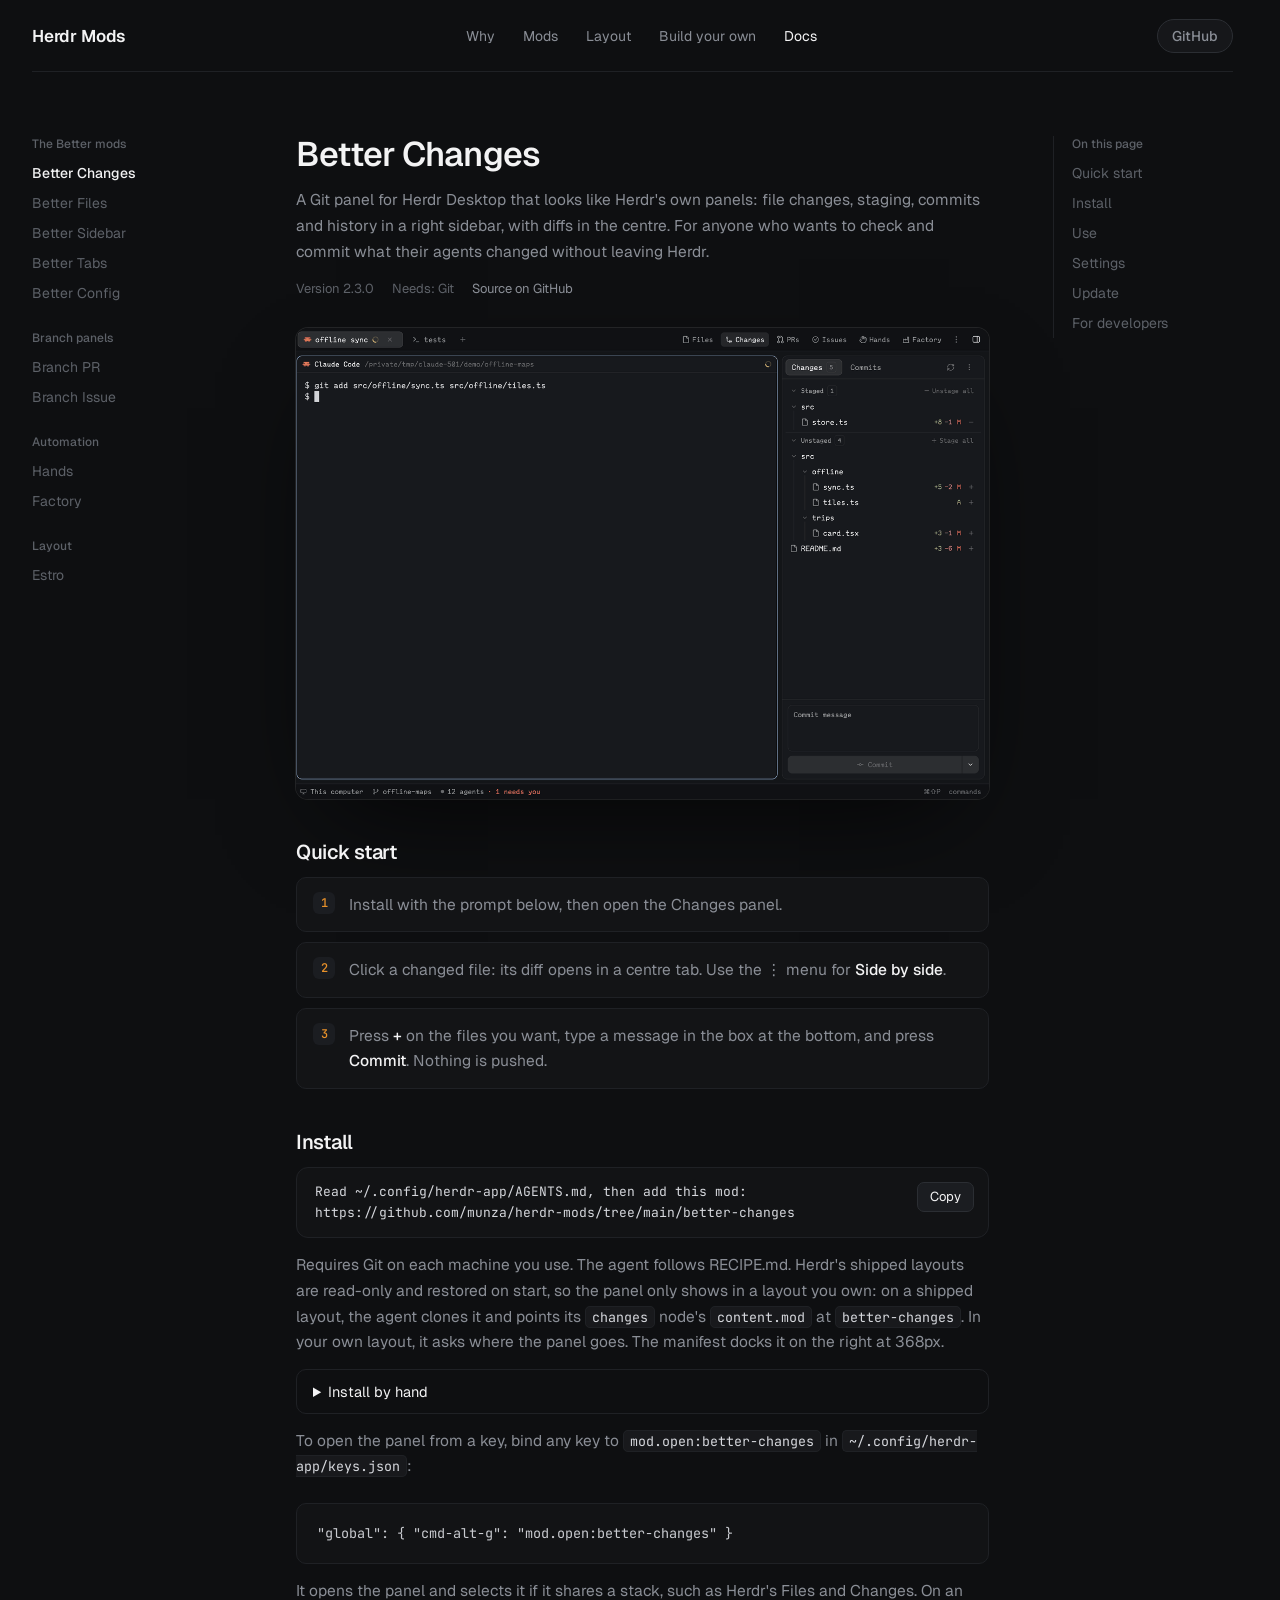
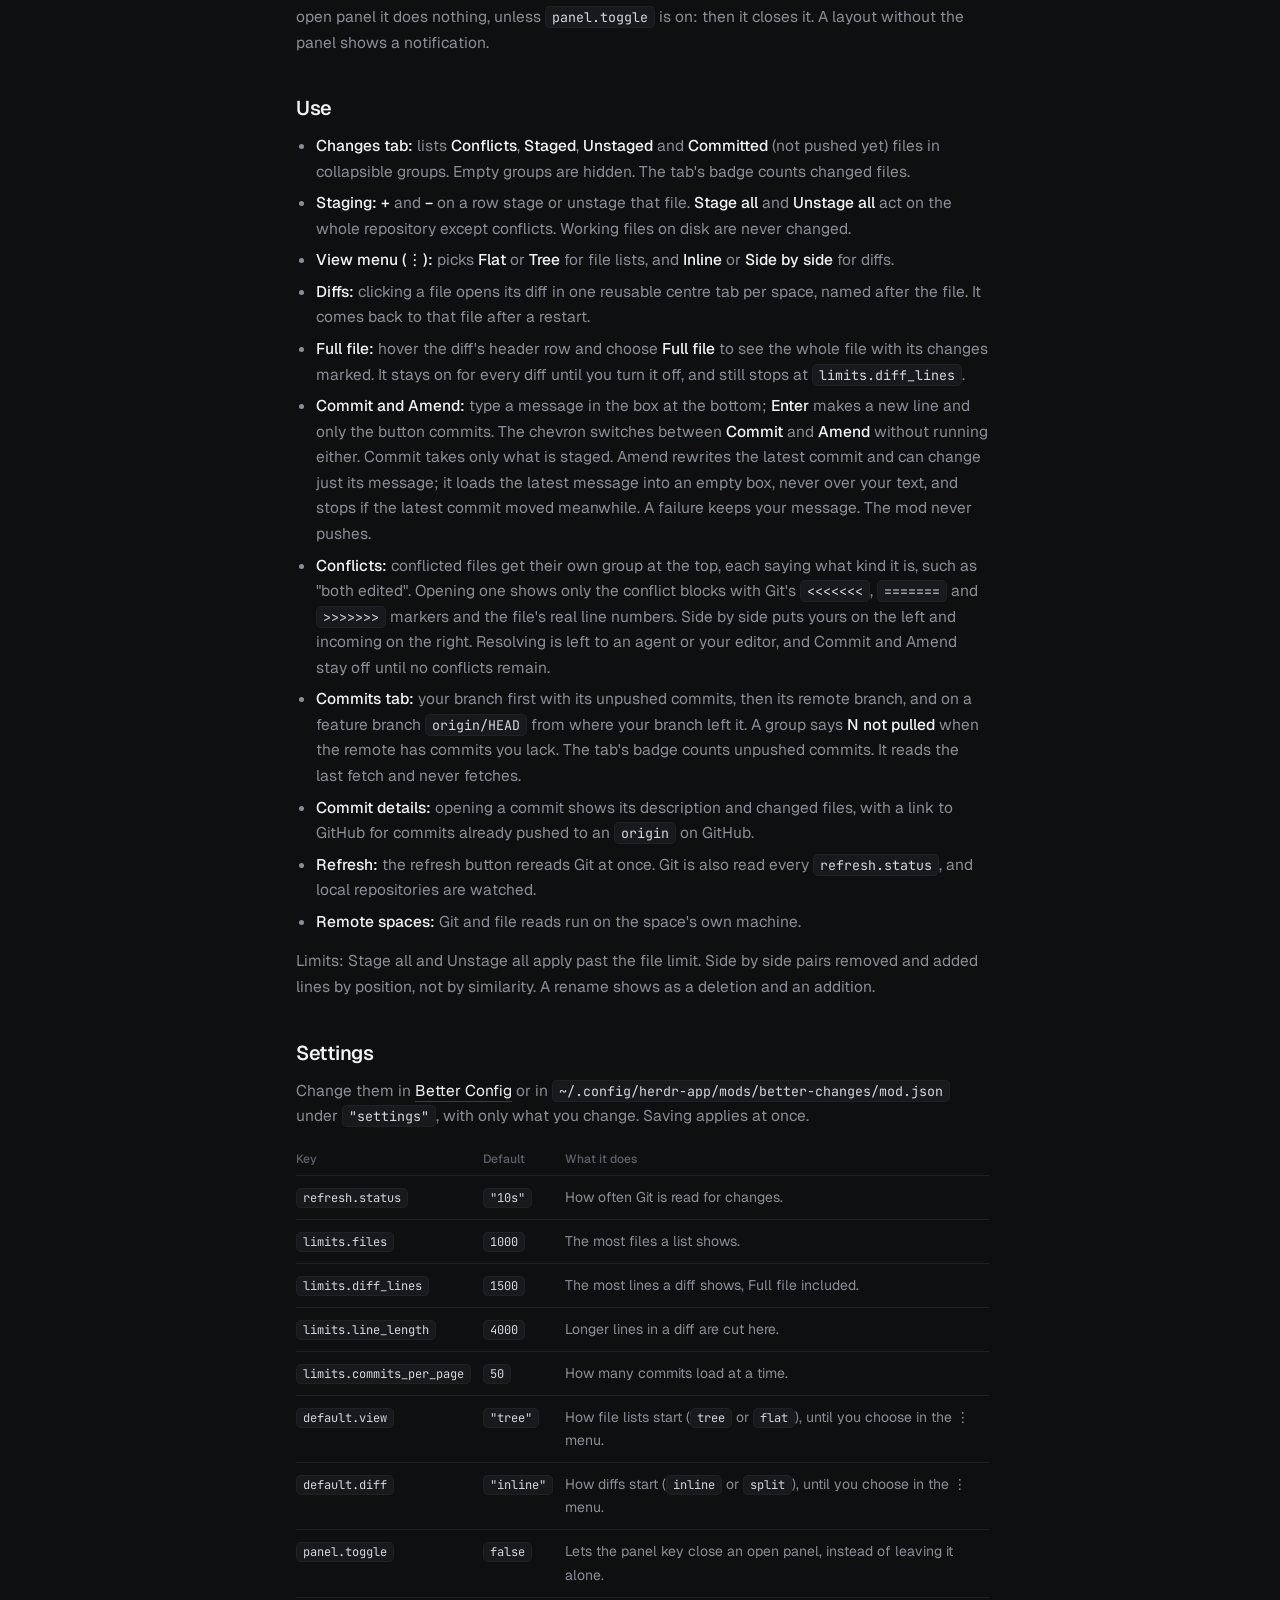
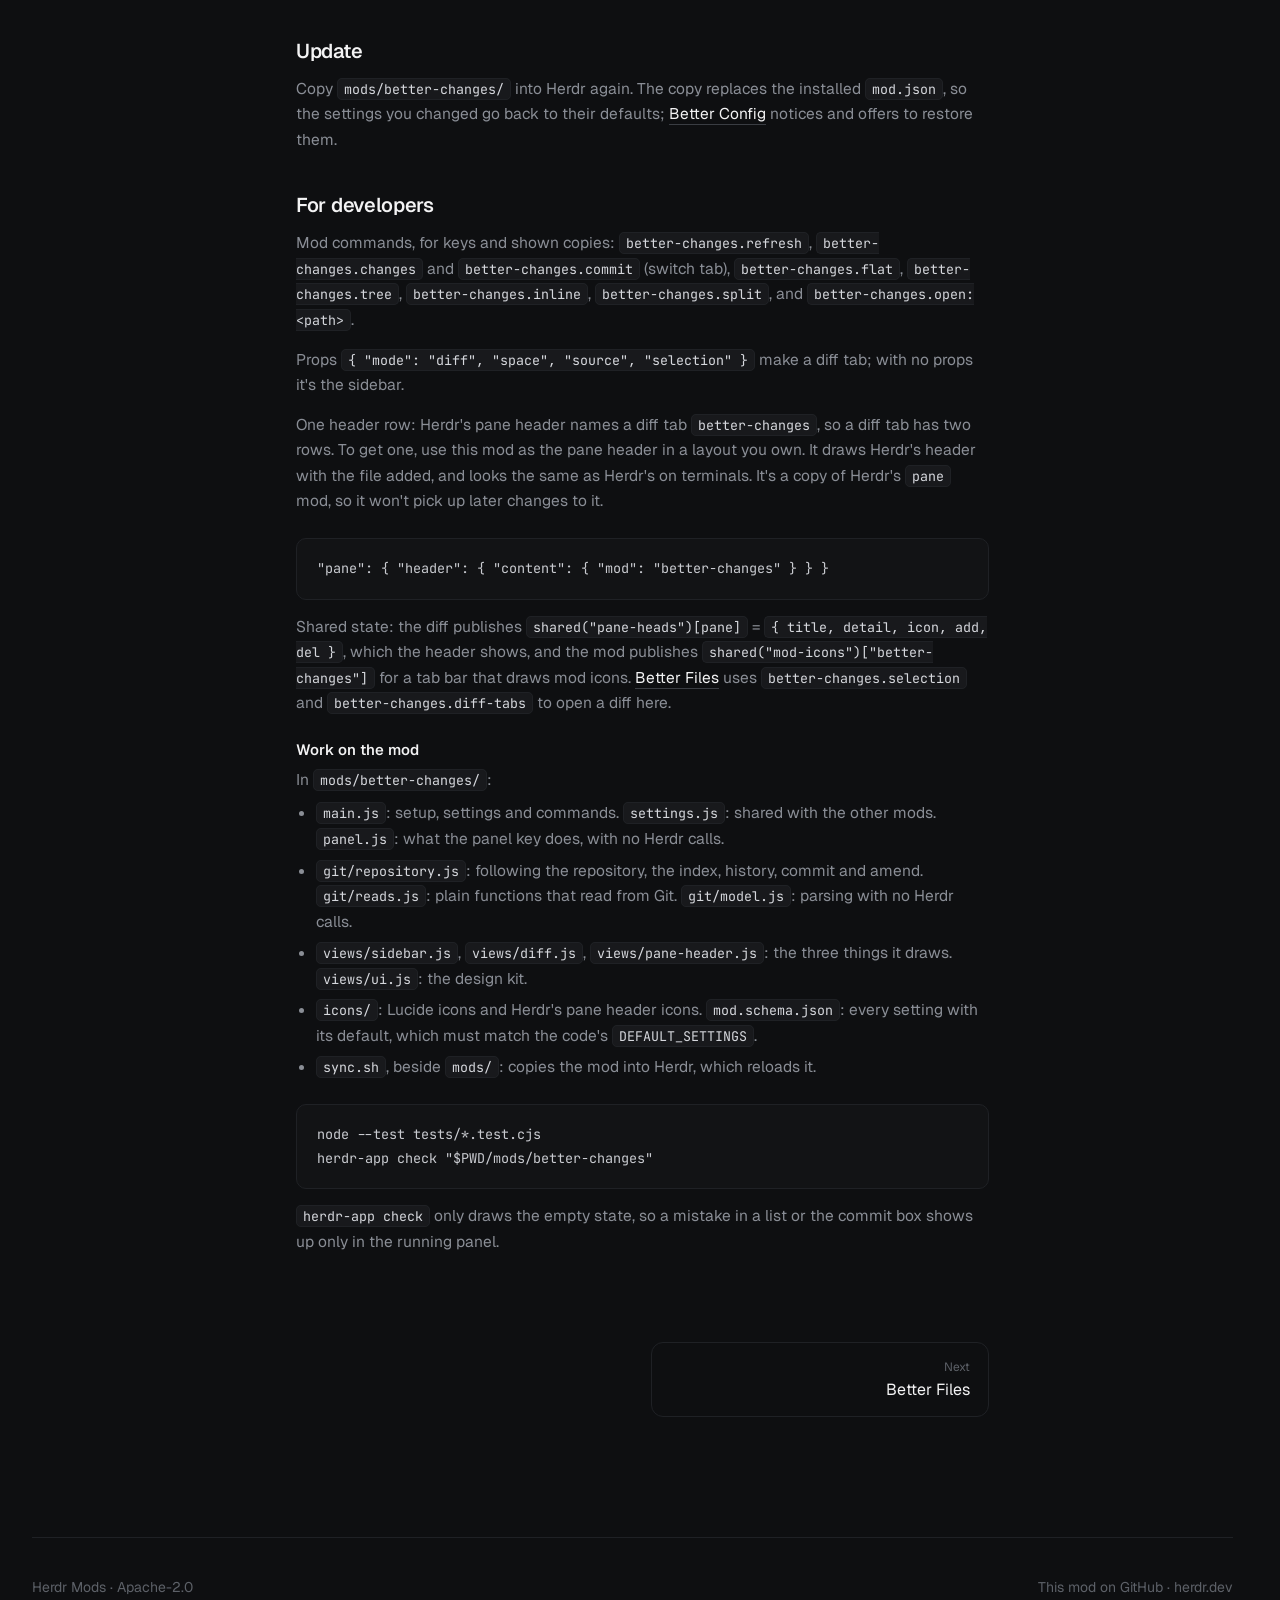
==== docs/docs/better-changes.html @ 2bd48706 "Rewrite the README and add a GitHub Pages site in docs/ (#8) * Rewrite the README and add a GitHub P" ====
<!doctype html>
<html lang="en">
<head>
<meta charset="utf-8">
<meta name="viewport" content="width=device-width, initial-scale=1">
<title>Better Changes · Herdr Mods Docs</title>
<meta name="description" content="A Git panel for Herdr Desktop that looks like Herdr's own panels: file changes, staging, commits and history in a right sidebar, with diffs in the centre. For anyone who wants to check and commit what their agents changed without leaving Herdr.">
<meta name="theme-color" content="#0e0f11">
<link rel="preconnect" href="https://fonts.googleapis.com">
<link rel="preconnect" href="https://fonts.gstatic.com" crossorigin>
<link rel="stylesheet" href="https://fonts.googleapis.com/css2?family=Geist:wght@100..900&amp;family=JetBrains+Mono:wght@100..800&amp;display=swap">
<link rel="stylesheet" href="../style.css">
</head>
<body>
<div class="wrap">
  <nav class="site-nav">
    <a class="brand" href="../">Herdr Mods</a>
    <div class="links">
      <a href="../#why">Why</a>
      <a href="../#mods">Mods</a>
      <a href="../#estro">Layout</a>
      <a href="../#build">Build your own</a>
      <a href="better-changes.html" class="on">Docs</a>
    </div>
    <a class="pill" href="https://github.com/munza/herdr-mods">GitHub</a>
  </nav>

  <div class="docs">
      <nav class="side" aria-label="Mods">
        <h4>The Better mods</h4>
        <a href="better-changes.html" class="on" aria-current="page">Better Changes</a>
        <a href="better-files.html">Better Files</a>
        <a href="better-sidebar.html">Better Sidebar</a>
        <a href="better-tabs.html">Better Tabs</a>
        <a href="better-config.html">Better Config</a>
        <h4>Branch panels</h4>
        <a href="branch-pr.html">Branch PR</a>
        <a href="branch-issue.html">Branch Issue</a>
        <h4>Automation</h4>
        <a href="hands.html">Hands</a>
        <a href="factory.html">Factory</a>
        <h4>Layout</h4>
        <a href="estro.html">Estro</a>
      </nav>
    <main>
<article class="doc" id="better-changes">
  <h2>Better Changes</h2>
  <p class="lead">A Git panel for Herdr Desktop that looks like Herdr's own panels: file changes, staging, commits and history in a right sidebar, with diffs in the centre. For anyone who wants to check and commit what their agents changed without leaving Herdr.</p>
  <p class="meta-line"><span>Version 2.3.0</span><span>Needs: Git</span><a href="https://github.com/munza/herdr-mods/tree/main/better-changes">Source on GitHub</a></p>
  <figure class="doc-shot"><img src="../gifs/better-changes.gif" alt="Better Changes in Herdr" width="1280" height="870"></figure>

  <h3 id="better-changes-start">Quick start</h3>
  <ol>
    <li>Install with the prompt below, then open the Changes panel.</li>
    <li>Click a changed file: its diff opens in a centre tab. Use the ⋮ menu for <b>Side by side</b>.</li>
    <li>Press <b>+</b> on the files you want, type a message in the box at the bottom, and press <b>Commit</b>. Nothing is pushed.</li>
  </ol>

  <h3 id="better-changes-install">Install</h3>
  <div class="prompt"><code>Read ~/.config/herdr-app/AGENTS.md, then add this mod: https://github.com/munza/herdr-mods/tree/main/better-changes</code></div>
  <p>Requires Git on each machine you use. The agent follows RECIPE.md. Herdr's shipped layouts are read-only and restored on start, so the panel only shows in a layout you own: on a shipped layout, the agent clones it and points its <code>changes</code> node's <code>content.mod</code> at <code>better-changes</code>. In your own layout, it asks where the panel goes. The manifest docks it on the right at 368px.</p>
  <details>
  <summary>Install by hand</summary>
  <p>To install by hand, copy <code>mods/better-changes/</code> into Herdr's mods folder. A symlink loads the code but not the icons. From a clone of the repository, <code>sync.sh</code> does the copy:</p>
  <pre>./better-changes/sync.sh</pre>
  </details>
  <p>To open the panel from a key, bind any key to <code>mod.open:better-changes</code> in <code>~/.config/herdr-app/keys.json</code>:</p>
  <pre>"global": { "cmd-alt-g": "mod.open:better-changes" }</pre>
  <p>It opens the panel and selects it if it shares a stack, such as Herdr's Files and Changes. On an open panel it does nothing, unless <code>panel.toggle</code> is on: then it closes it. A layout without the panel shows a notification.</p>

  <h3 id="better-changes-use">Use</h3>
  <ul>
    <li><b>Changes tab:</b> lists <b>Conflicts</b>, <b>Staged</b>, <b>Unstaged</b> and <b>Committed</b> (not pushed yet) files in collapsible groups. Empty groups are hidden. The tab's badge counts changed files.</li>
    <li><b>Staging:</b> <b>+</b> and <b>−</b> on a row stage or unstage that file. <b>Stage all</b> and <b>Unstage all</b> act on the whole repository except conflicts. Working files on disk are never changed.</li>
    <li><b>View menu (⋮):</b> picks <b>Flat</b> or <b>Tree</b> for file lists, and <b>Inline</b> or <b>Side by side</b> for diffs.</li>
    <li><b>Diffs:</b> clicking a file opens its diff in one reusable centre tab per space, named after the file. It comes back to that file after a restart.</li>
    <li><b>Full file:</b> hover the diff's header row and choose <b>Full file</b> to see the whole file with its changes marked. It stays on for every diff until you turn it off, and still stops at <code>limits.diff_lines</code>.</li>
    <li><b>Commit and Amend:</b> type a message in the box at the bottom; <b>Enter</b> makes a new line and only the button commits. The chevron switches between <b>Commit</b> and <b>Amend</b> without running either. Commit takes only what is staged. Amend rewrites the latest commit and can change just its message; it loads the latest message into an empty box, never over your text, and stops if the latest commit moved meanwhile. A failure keeps your message. The mod never pushes.</li>
    <li><b>Conflicts:</b> conflicted files get their own group at the top, each saying what kind it is, such as "both edited". Opening one shows only the conflict blocks with Git's <code>&lt;&lt;&lt;&lt;&lt;&lt;&lt;</code>, <code>=======</code> and <code>&gt;&gt;&gt;&gt;&gt;&gt;&gt;</code> markers and the file's real line numbers. Side by side puts yours on the left and incoming on the right. Resolving is left to an agent or your editor, and Commit and Amend stay off until no conflicts remain.</li>
    <li><b>Commits tab:</b> your branch first with its unpushed commits, then its remote branch, and on a feature branch <code>origin/HEAD</code> from where your branch left it. A group says <b>N not pulled</b> when the remote has commits you lack. The tab's badge counts unpushed commits. It reads the last fetch and never fetches.</li>
    <li><b>Commit details:</b> opening a commit shows its description and changed files, with a link to GitHub for commits already pushed to an <code>origin</code> on GitHub.</li>
    <li><b>Refresh:</b> the refresh button rereads Git at once. Git is also read every <code>refresh.status</code>, and local repositories are watched.</li>
    <li><b>Remote spaces:</b> Git and file reads run on the space's own machine.</li>
  </ul>
  <p>Limits: Stage all and Unstage all apply past the file limit. Side by side pairs removed and added lines by position, not by similarity. A rename shows as a deletion and an addition.</p>

  <h3 id="better-changes-settings">Settings</h3>
  <p>Change them in <a href="better-config.html">Better Config</a> or in <code>~/.config/herdr-app/mods/better-changes/mod.json</code> under <code>"settings"</code>, with only what you change. Saving applies at once.</p>
  <table class="keys"><thead><tr><th>Key</th><th>Default</th><th>What it does</th></tr></thead><tbody>
    <tr><td><code>refresh.status</code></td><td><code>"10s"</code></td><td>How often Git is read for changes.</td></tr>
    <tr><td><code>limits.files</code></td><td><code>1000</code></td><td>The most files a list shows.</td></tr>
    <tr><td><code>limits.diff_lines</code></td><td><code>1500</code></td><td>The most lines a diff shows, Full file included.</td></tr>
    <tr><td><code>limits.line_length</code></td><td><code>4000</code></td><td>Longer lines in a diff are cut here.</td></tr>
    <tr><td><code>limits.commits_per_page</code></td><td><code>50</code></td><td>How many commits load at a time.</td></tr>
    <tr><td><code>default.view</code></td><td><code>"tree"</code></td><td>How file lists start (<code>tree</code> or <code>flat</code>), until you choose in the ⋮ menu.</td></tr>
    <tr><td><code>default.diff</code></td><td><code>"inline"</code></td><td>How diffs start (<code>inline</code> or <code>split</code>), until you choose in the ⋮ menu.</td></tr>
    <tr><td><code>panel.toggle</code></td><td><code>false</code></td><td>Lets the panel key close an open panel, instead of leaving it alone.</td></tr>
  </tbody></table>

  <h3 id="better-changes-update">Update</h3>
  <p>Copy <code>mods/better-changes/</code> into Herdr again. The copy replaces the installed <code>mod.json</code>, so the settings you changed go back to their defaults; <a href="better-config.html">Better Config</a> notices and offers to restore them.</p>

  <h3 id="better-changes-developers">For developers</h3>
  <p>Mod commands, for keys and shown copies: <code>better-changes.refresh</code>, <code>better-changes.changes</code> and <code>better-changes.commit</code> (switch tab), <code>better-changes.flat</code>, <code>better-changes.tree</code>, <code>better-changes.inline</code>, <code>better-changes.split</code>, and <code>better-changes.open:&lt;path&gt;</code>.</p>
  <p>Props <code>{ "mode": "diff", "space", "source", "selection" }</code> make a diff tab; with no props it's the sidebar.</p>
  <p>One header row: Herdr's pane header names a diff tab <code>better-changes</code>, so a diff tab has two rows. To get one, use this mod as the pane header in a layout you own. It draws Herdr's header with the file added, and looks the same as Herdr's on terminals. It's a copy of Herdr's <code>pane</code> mod, so it won't pick up later changes to it.</p>
  <pre>"pane": { "header": { "content": { "mod": "better-changes" } } }</pre>
  <p>Shared state: the diff publishes <code>shared("pane-heads")[pane]</code> = <code>{ title, detail, icon, add, del }</code>, which the header shows, and the mod publishes <code>shared("mod-icons")["better-changes"]</code> for a tab bar that draws mod icons. <a href="better-files.html">Better Files</a> uses <code>better-changes.selection</code> and <code>better-changes.diff-tabs</code> to open a diff here.</p>
  <h4>Work on the mod</h4>
  <p>In <code>mods/better-changes/</code>:</p>
  <ul>
    <li><code>main.js</code>: setup, settings and commands. <code>settings.js</code>: shared with the other mods. <code>panel.js</code>: what the panel key does, with no Herdr calls.</li>
    <li><code>git/repository.js</code>: following the repository, the index, history, commit and amend. <code>git/reads.js</code>: plain functions that read from Git. <code>git/model.js</code>: parsing with no Herdr calls.</li>
    <li><code>views/sidebar.js</code>, <code>views/diff.js</code>, <code>views/pane-header.js</code>: the three things it draws. <code>views/ui.js</code>: the design kit.</li>
    <li><code>icons/</code>: Lucide icons and Herdr's pane header icons. <code>mod.schema.json</code>: every setting with its default, which must match the code's <code>DEFAULT_SETTINGS</code>.</li>
    <li><code>sync.sh</code>, beside <code>mods/</code>: copies the mod into Herdr, which reloads it.</li>
  </ul>
  <pre>node --test tests/*.test.cjs
herdr-app check "$PWD/mods/better-changes"</pre>
  <p><code>herdr-app check</code> only draws the empty state, so a mistake in a list or the commit box shows up only in the running panel.</p>
</article>
      <nav class="pager" aria-label="More docs"><span></span><a class="next" href="better-files.html"><span>Next</span>Better Files</a></nav>
    </main>
    <nav class="toc" aria-label="On this page">
      <h4>On this page</h4>
      <a href="#better-changes-start">Quick start</a>
      <a href="#better-changes-install">Install</a>
      <a href="#better-changes-use">Use</a>
      <a href="#better-changes-settings">Settings</a>
      <a href="#better-changes-update">Update</a>
      <a href="#better-changes-developers">For developers</a>
    </nav>
  </div>

  <footer class="site-foot">
    <span>Herdr Mods · <a href="https://github.com/munza/herdr-mods/blob/main/LICENSE">Apache-2.0</a></span>
    <span><a href="https://github.com/munza/herdr-mods/tree/main/">This mod on GitHub</a> · <a href="https://herdr.dev/">herdr.dev</a></span>
  </footer>
</div>
<script>
  // Highlight the section being read in "On this page".
  const links = new Map([...document.querySelectorAll(".toc a")].map((a) => [a.hash.slice(1), a]));
  const io = new IntersectionObserver((entries) => {
    for (const e of entries) if (e.isIntersecting) {
      for (const a of links.values()) a.classList.remove("on");
      links.get(e.target.id)?.classList.add("on");
    }
  }, { rootMargin: "0px 0px -75% 0px" });
  document.querySelectorAll("main h3[id]").forEach((el) => io.observe(el));
  // A Copy button on each install prompt.
  for (const box of document.querySelectorAll(".prompt")) {
    const b = Object.assign(document.createElement("button"), { className: "copy", type: "button", textContent: "Copy" });
    b.addEventListener("click", async () => {
      try { await navigator.clipboard.writeText(box.querySelector("code").textContent); b.textContent = "Copied"; }
      catch { b.textContent = "Select and copy"; }
      setTimeout(() => (b.textContent = "Copy"), 1600);
    });
    box.append(b);
  }
</script>
</body>
</html>
---- docs/style.css ----
/* Tokens and layout follow herdr.dev, so this page reads as part of Herdr. */
:root {
  --bg: #0e0f11; --fg: #f3f3f4; --mute: #8a8e96; --dim: #5d6168;
  --line: #1f2125; --card: #131416; --code: #121315; --amber: #e8912a;
}
* { box-sizing: border-box; margin: 0; padding: 0; }
html { background: var(--bg); color: var(--fg); font-family: Geist, system-ui, sans-serif; -webkit-font-smoothing: antialiased; scrollbar-gutter: stable; }
body { background: var(--bg); }
a { color: inherit; text-decoration: none; }
a:focus-visible, button:focus-visible { outline: 2px solid var(--amber); outline-offset: 2px; border-radius: 4px; }
code, pre, .mono { font-family: "JetBrains Mono", ui-monospace, monospace; }
.wrap { max-width: 1280px; margin: 0 auto; padding: 0 32px; }

.site-nav { height: 72px; display: flex; align-items: center; justify-content: space-between; border-bottom: 1px solid var(--line); }
.site-nav .brand { font-weight: 600; font-size: 17px; letter-spacing: -.01em; }
.site-nav .links { display: flex; gap: 28px; font-size: 14px; color: var(--mute); }
.site-nav .links a:hover, .site-nav .links a.on { color: var(--fg); }
.pill { height: 34px; padding: 0 14px; display: inline-flex; align-items: center; border-radius: 999px; border: 1px solid #2b2e33; background: #16171a; color: var(--mute); font-weight: 500; font-size: 14px; transition: color .2s, border-color .2s; }
.pill:hover { color: var(--fg); border-color: #3a3d43; }

.hero { padding: 96px 0 56px; }
.hero > :not(.prompt) { max-width: 780px; }
.tag { font-size: 12px; color: var(--dim); margin-bottom: 22px; }
.tag span { color: var(--amber); }
h1 { font-weight: 560; font-size: clamp(40px, 5.2vw, 72px); line-height: 1.02; letter-spacing: -.035em; }
h1 span { color: var(--mute); }
.hero p { margin-top: 22px; font-size: 17.5px; line-height: 1.6; color: var(--mute); }
.shot-hero { border-radius: 12px; overflow: hidden; box-shadow: 0 0 0 1px #ffffff17, 0 50px 120px -40px #000000d9; }
.shot-hero img { display: block; width: 100%; height: auto; }
.shot-hero .pending-note { display: none; }
.shot-hero.pending { aspect-ratio: 16 / 9; display: flex; align-items: flex-end; padding: 28px; background: linear-gradient(160deg, #17181b, #0f1012); }
.shot-hero.pending .pending-note { display: block; font-size: 15px; color: var(--dim); }
h3.group { margin-top: 56px; display: flex; align-items: baseline; gap: 14px; flex-wrap: wrap; font-size: 20px; font-weight: 560; letter-spacing: -.015em; }
h3.group span { font-size: 14px; font-weight: 400; color: var(--dim); }
h3.group + .grid { margin-top: 20px; }

/* docs/: mods on the left (one page each), the page's sections on the right, as on herdr.dev/core */
.docs { display: grid; grid-template-columns: 200px minmax(0, 1fr) 180px; gap: 64px; padding-top: 64px; }
.docs main { min-width: 0; max-width: 780px; }
.side, .toc { position: sticky; top: 32px; align-self: start; max-height: calc(100vh - 64px); overflow-y: auto; font-size: 14px; }
.side h4, .toc h4 { font-size: 12px; font-weight: 500; color: var(--dim); margin: 22px 0 6px; }
.side h4:first-child, .toc h4:first-child { margin-top: 0; }
.side a, .toc a { display: block; padding: 6px 0; color: var(--dim); transition: color .2s; }
.side a:hover, .toc a:hover, .toc a.on { color: var(--fg); }
.side a.on { color: var(--fg); font-weight: 500; }
.toc { border-left: 1px solid var(--line); padding-left: 18px; }
.toc a.on { color: var(--amber); }
.doc { padding-bottom: 32px; }
.doc h2 { margin-bottom: 14px; }
.doc .lead { margin-bottom: 8px; }
.doc h3 { margin: 40px 0 12px; font-size: 20px; font-weight: 560; letter-spacing: -.015em; scroll-margin-top: 24px; }
.doc h4 { margin: 24px 0 8px; font-size: 15px; font-weight: 560; }
.doc p, .doc li, .doc td { font-size: 15.5px; line-height: 1.65; color: var(--mute); }
.doc p + p, .doc ul + p, .doc pre + p, .doc table + p, .doc pre + ul, .doc p + .keys { margin-top: 14px; }
.doc ul, .doc ol { padding-left: 20px; display: grid; gap: 6px; margin-top: 8px; }
.doc b, .doc strong { color: var(--fg); font-weight: 500; }
.doc a { color: var(--fg); border-bottom: 1px solid #3a3d43; }
.doc code { font-size: .86em; color: #d6d8dd; background: #18191c; border: 1px solid var(--line); border-radius: 5px; padding: 1px 6px; }
.doc pre code, .doc .prompt code { background: none; border: 0; padding: 0; }
.doc pre { max-width: none; }
.doc .prompt { margin-top: 0; margin-bottom: 14px; width: auto; max-width: none; }
.keys { width: 100%; border-collapse: collapse; margin-top: 12px; display: block; overflow-x: auto; }
.keys th { text-align: left; font-size: 12px; font-weight: 500; color: var(--dim); padding: 8px 12px 8px 0; border-bottom: 1px solid var(--line); }
.keys td { padding: 10px 12px 10px 0; border-bottom: 1px solid var(--line); vertical-align: top; font-size: 14px !important; }
.keys td:first-child, .keys td:nth-child(2) { white-space: nowrap; }
@media (max-width: 1100px) { .docs { grid-template-columns: 200px minmax(0, 1fr); gap: 48px; } .toc { display: none; } }
@media (max-width: 760px) { .docs { grid-template-columns: minmax(0, 1fr); gap: 32px; padding-top: 32px; } .side { position: static; max-height: none; display: flex; flex-wrap: wrap; gap: 4px 16px; padding-bottom: 20px; border-bottom: 1px solid var(--line); } .side h4 { width: 100%; margin: 12px 0 0; } .side h4:first-child { margin-top: 0; } .side a { padding: 4px 0; } }

.prompt { margin-top: 30px; display: flex; align-items: flex-start; gap: 14px; padding: 14px 14px 14px 18px; border: 1px solid var(--line); border-radius: 12px; background: var(--code); width: max-content; max-width: 100%; }
.prompt code { flex: 1; min-width: 0; font-size: 13px; color: #d6d8dd; white-space: pre-wrap; overflow-wrap: anywhere; line-height: 1.6; padding-top: 5px; }
.prompt code span { color: var(--dim); }
.copy { flex: none; height: 30px; padding: 0 12px; border-radius: 7px; border: 1px solid #2b2e33; background: #1b1d21; color: var(--fg); font: 13px Geist, system-ui, sans-serif; cursor: pointer; }
.copy:hover { border-color: #3a3d43; }

section { padding-top: 120px; scroll-margin-top: 24px; }
h2 { font-weight: 560; font-size: 34px; line-height: 1.1; letter-spacing: -.025em; margin-bottom: 22px; }
h2 i { font: 400 24px "JetBrains Mono", monospace; font-style: normal; color: #3f4248; margin-right: 12px; vertical-align: 3px; }
.lead { max-width: 760px; font-size: 17px; line-height: 1.68; color: var(--mute); }
.lead + .lead { margin-top: 16px; }
.lead b, .why b { color: var(--fg); font-weight: 500; }
.lead code, .why code, .card code { font-size: .86em; color: #d6d8dd; background: #18191c; border: 1px solid var(--line); border-radius: 5px; padding: 1px 6px; }

.why { margin-top: 40px; display: grid; grid-template-columns: repeat(3, 1fr); gap: 40px 48px; }
.why h3 { font-size: 16.5px; font-weight: 560; letter-spacing: -.01em; margin-bottom: 10px; }
.why p { font-size: 15px; line-height: 1.65; color: var(--mute); }

.grid { margin-top: 40px; display: grid; grid-template-columns: repeat(3, 1fr); gap: 20px; }
.card { border-radius: 14px; overflow: hidden; background: var(--card); box-shadow: 0 0 0 1px var(--line); transition: transform .2s, box-shadow .2s; display: flex; flex-direction: column; }
.card:hover, .card:focus-visible { outline: none; transform: translateY(-2px); box-shadow: 0 0 0 1px #3a3d43, 0 30px 60px -30px #000c; }
.card .shot { aspect-ratio: 16 / 10; overflow: hidden; background: #0a0b0c; }
.card .shot img { width: 100%; height: 100%; object-fit: cover; object-position: top left; display: block; transition: transform .5s ease; }
.card:hover .shot img { transform: scale(1.03); }
.card .meta { display: flex; align-items: baseline; justify-content: space-between; gap: 12px; padding: 14px 16px 0; border-top: 1px solid var(--line); }
.card b { font-size: 16.5px; font-weight: 560; letter-spacing: -.01em; }
.card .folder { font-size: 12px; color: var(--dim); }
.card p { padding: 8px 16px 0; font-size: 14px; line-height: 1.55; color: var(--mute); }
.card .needs { margin-top: auto; padding: 14px 16px 16px; font-size: 12.5px; color: var(--dim); }

pre { margin-top: 24px; padding: 18px 20px; background: var(--code); border: 1px solid var(--line); border-radius: 10px; font-size: 13.5px; line-height: 1.75; color: #c9cbd0; white-space: pre; overflow-x: auto; max-width: 760px; }
pre .d { color: #62666e; }

.site-foot { margin-top: 120px; padding: 40px 0 64px; border-top: 1px solid var(--line); display: flex; justify-content: space-between; gap: 24px; flex-wrap: wrap; font-size: 14px; color: var(--dim); }
.site-foot a:hover { color: var(--fg); }

@media (max-width: 1000px) { .grid, .why { grid-template-columns: 1fr 1fr; } }
@media (max-width: 640px) {
  .wrap { padding: 0 16px; }
  .site-nav .links { display: none; }
  .hero { padding-top: 56px; }
  section { padding-top: 80px; }
  .grid, .why { grid-template-columns: 1fr; }
  .prompt { flex-wrap: wrap; }
}

/* Docs page parts: meta line, screenshot, quick start, folded sections, pager */
.meta-line { display: flex; flex-wrap: wrap; gap: 6px 18px; margin: 14px 0 0; font-size: 13px !important; color: var(--dim) !important; }
.meta-line a { color: var(--mute); border: 0; }
.meta-line a:hover { color: var(--fg); }
.doc-shot { margin: 28px 0 8px; border-radius: 12px; overflow: hidden; box-shadow: 0 0 0 1px #ffffff17, 0 40px 100px -40px #000000d9; background: #0a0b0c; aspect-ratio: auto; }
.doc-shot img { display: block; width: 100%; height: auto; max-height: 640px; object-fit: cover; object-position: top left; }
.doc ol { counter-reset: step; list-style: none; padding: 0; gap: 10px; }
.doc ol li { counter-increment: step; position: relative; padding: 14px 16px 14px 52px; background: var(--card); border: 1px solid var(--line); border-radius: 10px; }
.doc ol li::before { content: counter(step); position: absolute; left: 16px; top: 14px; width: 22px; height: 22px; border-radius: 6px; background: #1b1d21; color: var(--amber); font: 500 12px/22px "JetBrains Mono", monospace; text-align: center; }
.doc details { margin-top: 14px; border: 1px solid var(--line); border-radius: 10px; padding: 0 16px; }
.doc details[open] { padding-bottom: 16px; }
.doc summary { cursor: pointer; padding: 12px 0; font-size: 14.5px; color: var(--fg); }
.doc summary:hover { color: #fff; }
.pager { display: grid; grid-template-columns: 1fr 1fr; gap: 16px; margin-top: 56px; }
.pager a { display: flex; flex-direction: column; gap: 4px; padding: 16px 18px; border: 1px solid var(--line); border-radius: 12px; color: var(--fg); transition: border-color .2s; }
.pager a:hover { border-color: #3a3d43; }
.pager a span { font-size: 12px; color: var(--dim); }
.pager .next { text-align: right; grid-column: 2; }

/* Home: filter chips over the mods grid */
.filters { margin-top: 32px; display: flex; flex-wrap: wrap; gap: 8px; }
.filters button { height: 32px; padding: 0 14px; border-radius: 999px; border: 1px solid var(--line); background: none; color: var(--mute); font: 14px Geist, system-ui, sans-serif; cursor: pointer; transition: color .2s, border-color .2s, background .2s; }
.filters button:hover { color: var(--fg); border-color: #3a3d43; }
.filters button.on { color: var(--fg); background: #1b1d21; border-color: #2b2e33; }
.filters + .grid { margin-top: 20px; }
.card[hidden] { display: none; }
.doc details + p, .doc details + pre, .doc details + h4 { margin-top: 14px; }
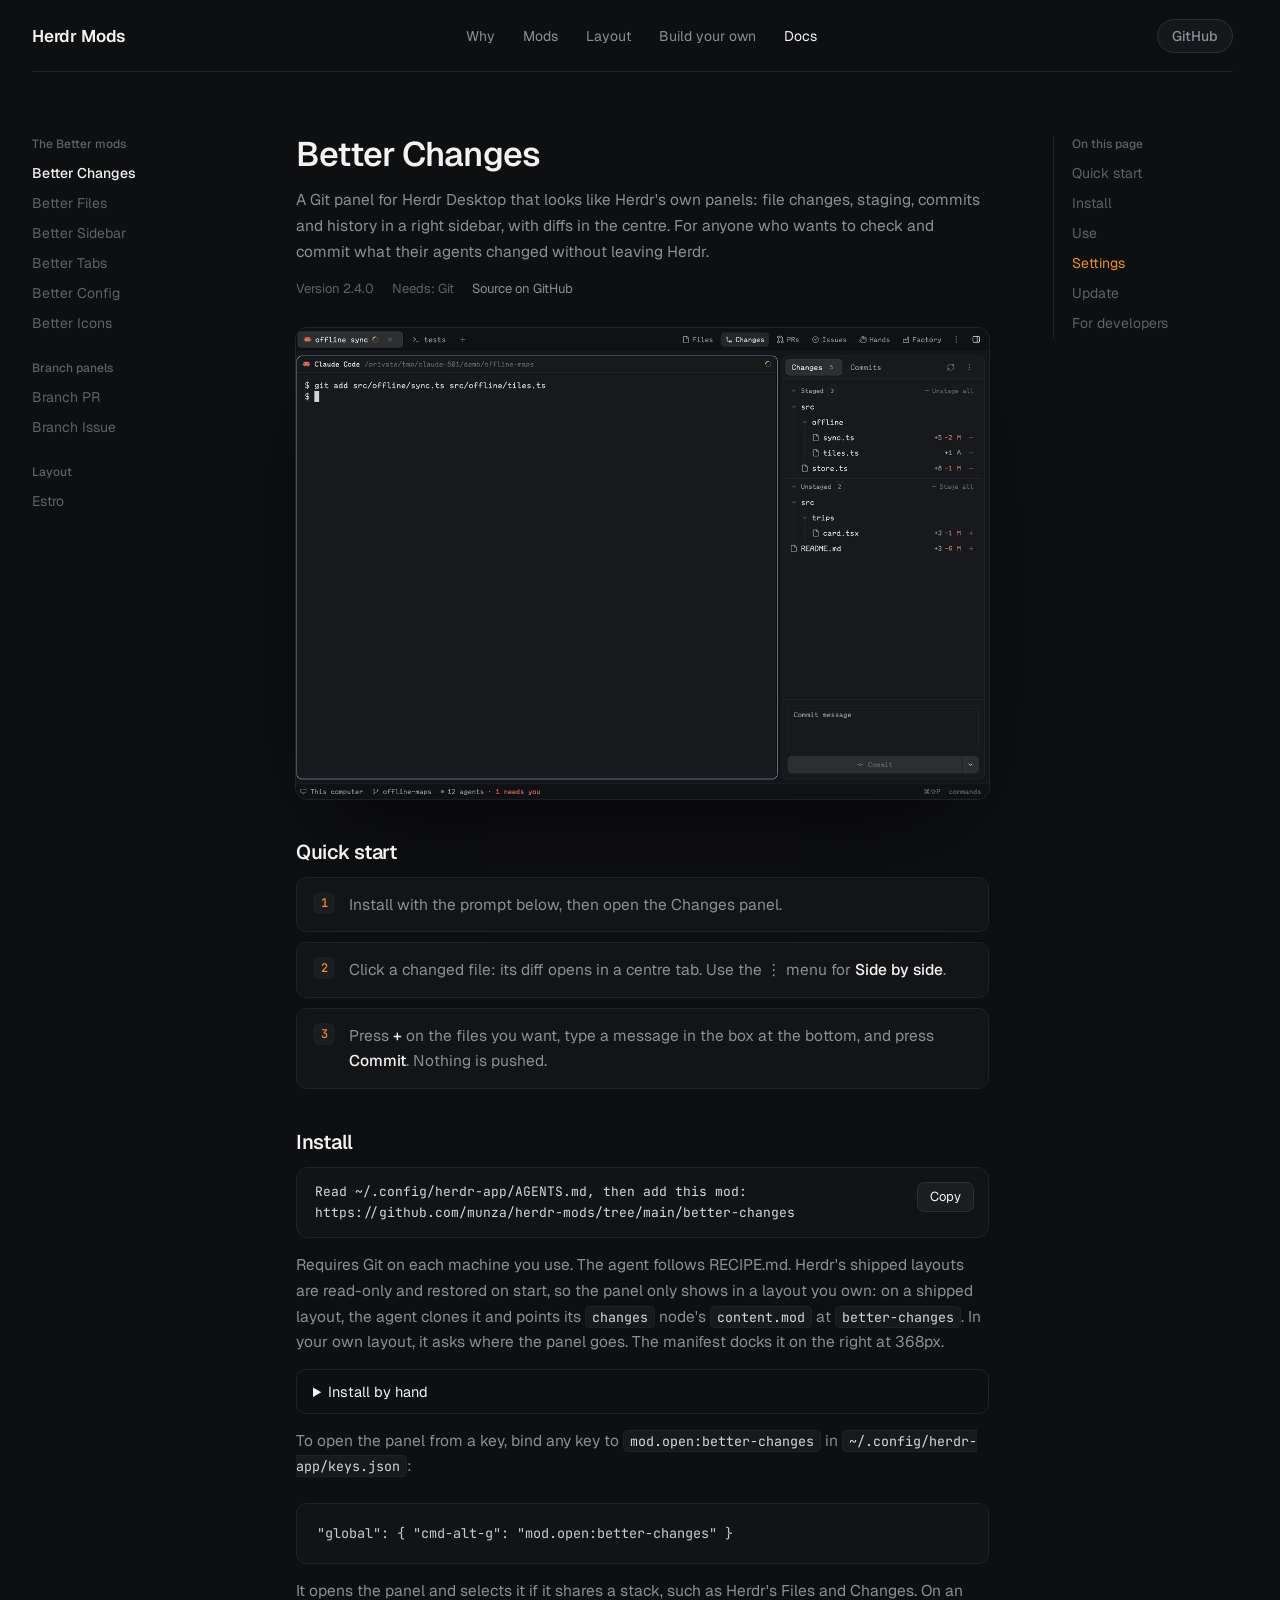
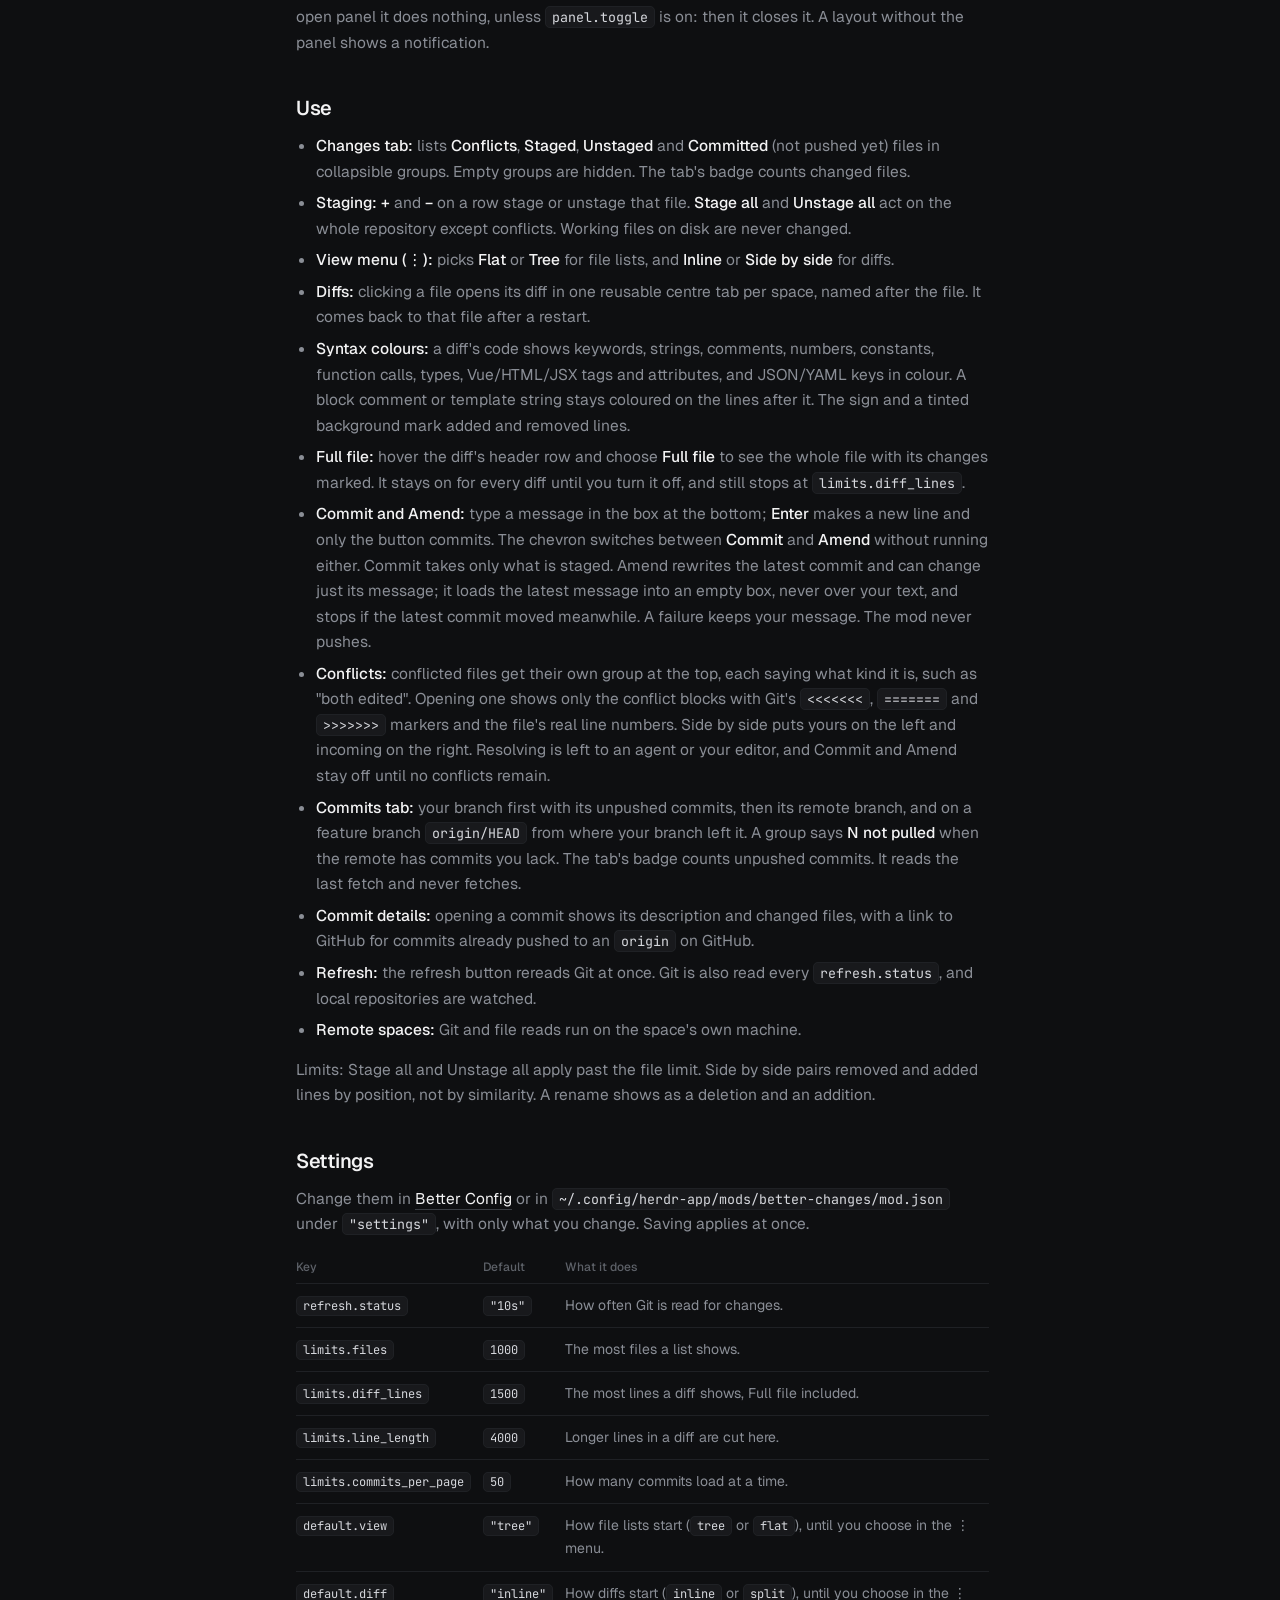
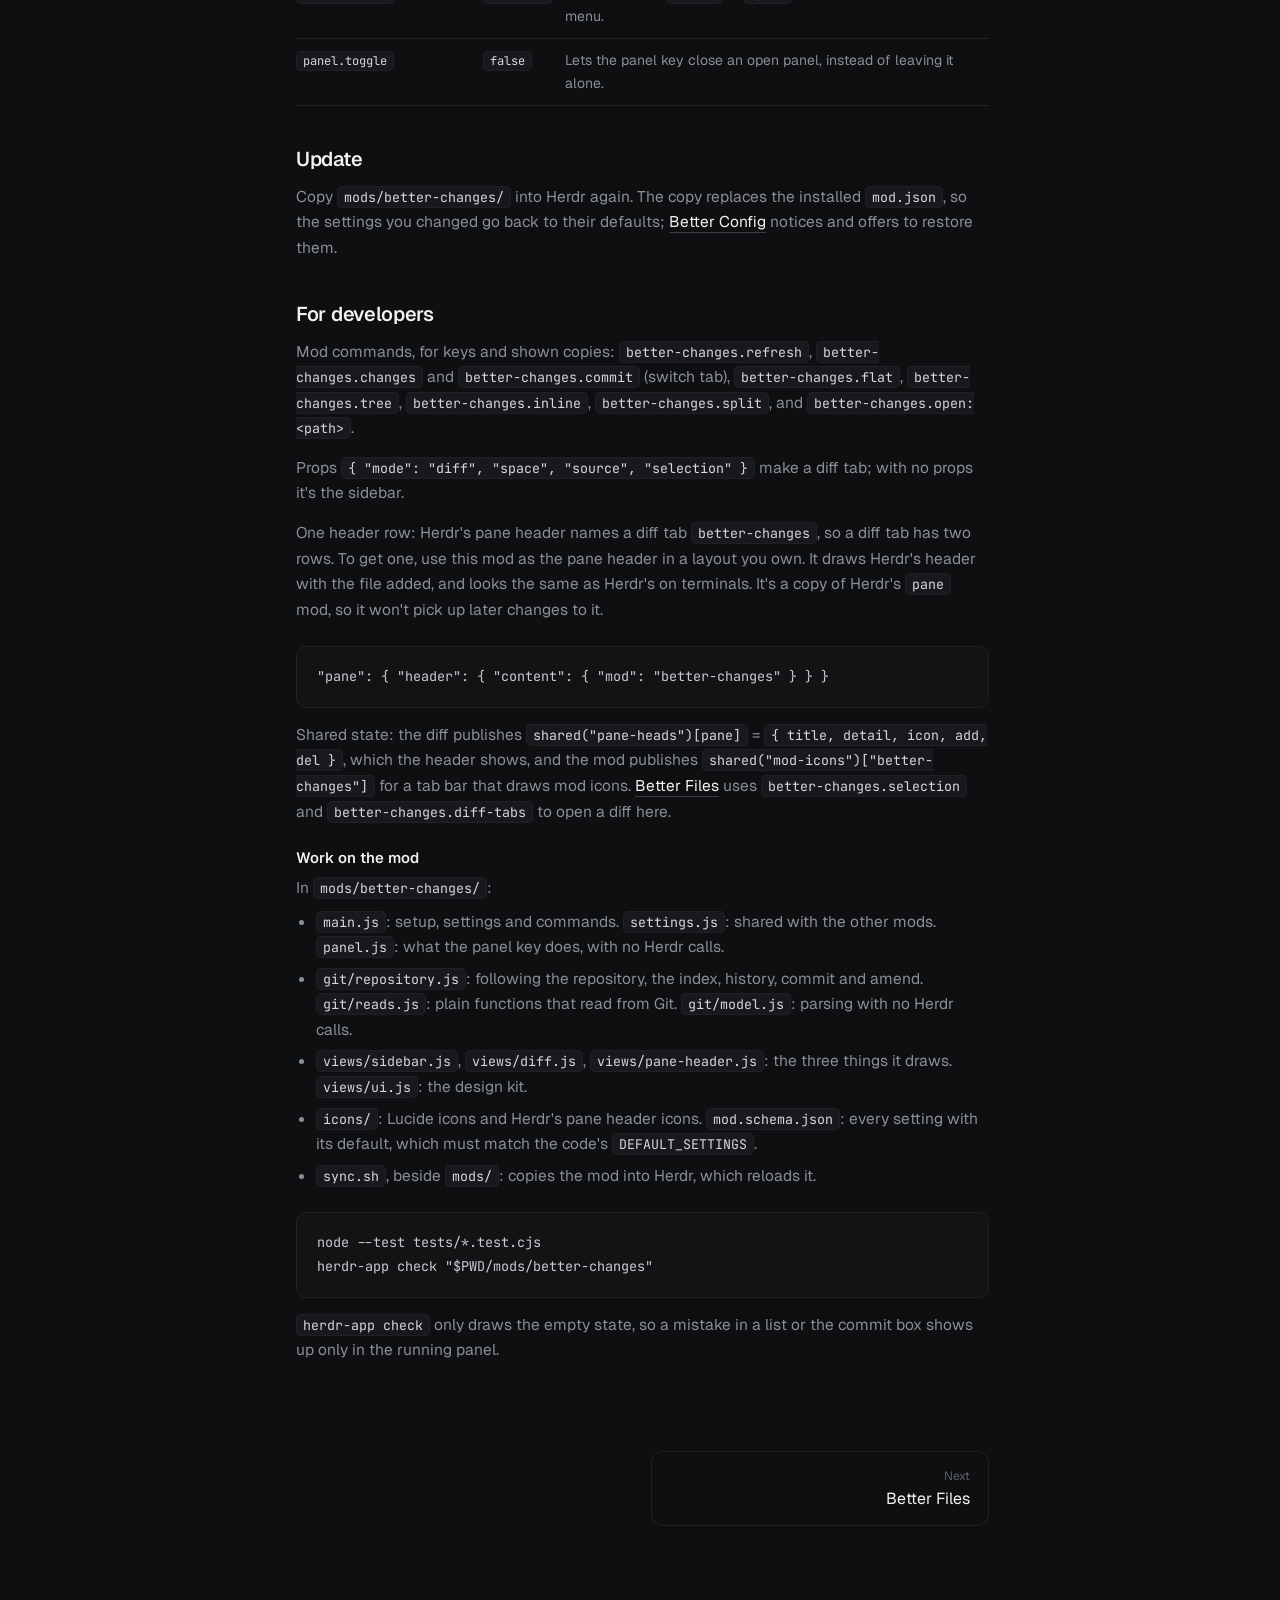
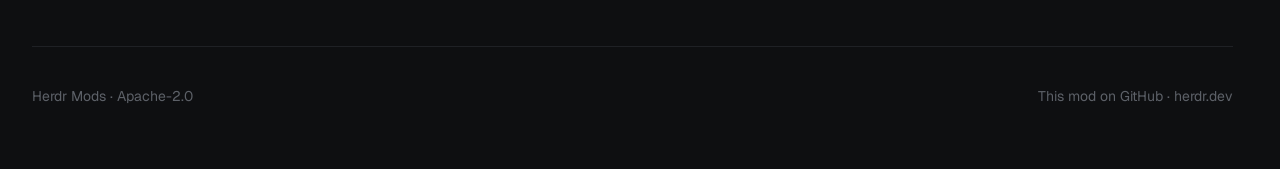
==== commit 77f8d97b: "Colour code by syntax in Better Files and Better Changes diffs Herdr's highlighter only reaches its " ====
--- a/docs/docs/better-changes.html
+++ b/docs/docs/better-changes.html
@@ -33,12 +33,10 @@
         <a href="better-sidebar.html">Better Sidebar</a>
         <a href="better-tabs.html">Better Tabs</a>
         <a href="better-config.html">Better Config</a>
+        <a href="better-icons.html">Better Icons</a>
         <h4>Branch panels</h4>
         <a href="branch-pr.html">Branch PR</a>
         <a href="branch-issue.html">Branch Issue</a>
-        <h4>Automation</h4>
-        <a href="hands.html">Hands</a>
-        <a href="factory.html">Factory</a>
         <h4>Layout</h4>
         <a href="estro.html">Estro</a>
       </nav>
@@ -46,7 +44,7 @@
 <article class="doc" id="better-changes">
   <h2>Better Changes</h2>
   <p class="lead">A Git panel for Herdr Desktop that looks like Herdr's own panels: file changes, staging, commits and history in a right sidebar, with diffs in the centre. For anyone who wants to check and commit what their agents changed without leaving Herdr.</p>
-  <p class="meta-line"><span>Version 2.3.0</span><span>Needs: Git</span><a href="https://github.com/munza/herdr-mods/tree/main/better-changes">Source on GitHub</a></p>
+  <p class="meta-line"><span>Version 2.4.0</span><span>Needs: Git</span><a href="https://github.com/munza/herdr-mods/tree/main/better-changes">Source on GitHub</a></p>
   <figure class="doc-shot"><img src="../gifs/better-changes.gif" alt="Better Changes in Herdr" width="1280" height="870"></figure>
 
   <h3 id="better-changes-start">Quick start</h3>
@@ -74,6 +72,7 @@
     <li><b>Staging:</b> <b>+</b> and <b>−</b> on a row stage or unstage that file. <b>Stage all</b> and <b>Unstage all</b> act on the whole repository except conflicts. Working files on disk are never changed.</li>
     <li><b>View menu (⋮):</b> picks <b>Flat</b> or <b>Tree</b> for file lists, and <b>Inline</b> or <b>Side by side</b> for diffs.</li>
     <li><b>Diffs:</b> clicking a file opens its diff in one reusable centre tab per space, named after the file. It comes back to that file after a restart.</li>
+    <li><b>Syntax colours:</b> a diff's code shows keywords, strings, comments, numbers, constants, function calls, types, Vue/HTML/JSX tags and attributes, and JSON/YAML keys in colour. A block comment or template string stays coloured on the lines after it. The sign and a tinted background mark added and removed lines.</li>
     <li><b>Full file:</b> hover the diff's header row and choose <b>Full file</b> to see the whole file with its changes marked. It stays on for every diff until you turn it off, and still stops at <code>limits.diff_lines</code>.</li>
     <li><b>Commit and Amend:</b> type a message in the box at the bottom; <b>Enter</b> makes a new line and only the button commits. The chevron switches between <b>Commit</b> and <b>Amend</b> without running either. Commit takes only what is staged. Amend rewrites the latest commit and can change just its message; it loads the latest message into an empty box, never over your text, and stops if the latest commit moved meanwhile. A failure keeps your message. The mod never pushes.</li>
     <li><b>Conflicts:</b> conflicted files get their own group at the top, each saying what kind it is, such as "both edited". Opening one shows only the conflict blocks with Git's <code>&lt;&lt;&lt;&lt;&lt;&lt;&lt;</code>, <code>=======</code> and <code>&gt;&gt;&gt;&gt;&gt;&gt;&gt;</code> markers and the file's real line numbers. Side by side puts yours on the left and incoming on the right. Resolving is left to an agent or your editor, and Commit and Amend stay off until no conflicts remain.</li>
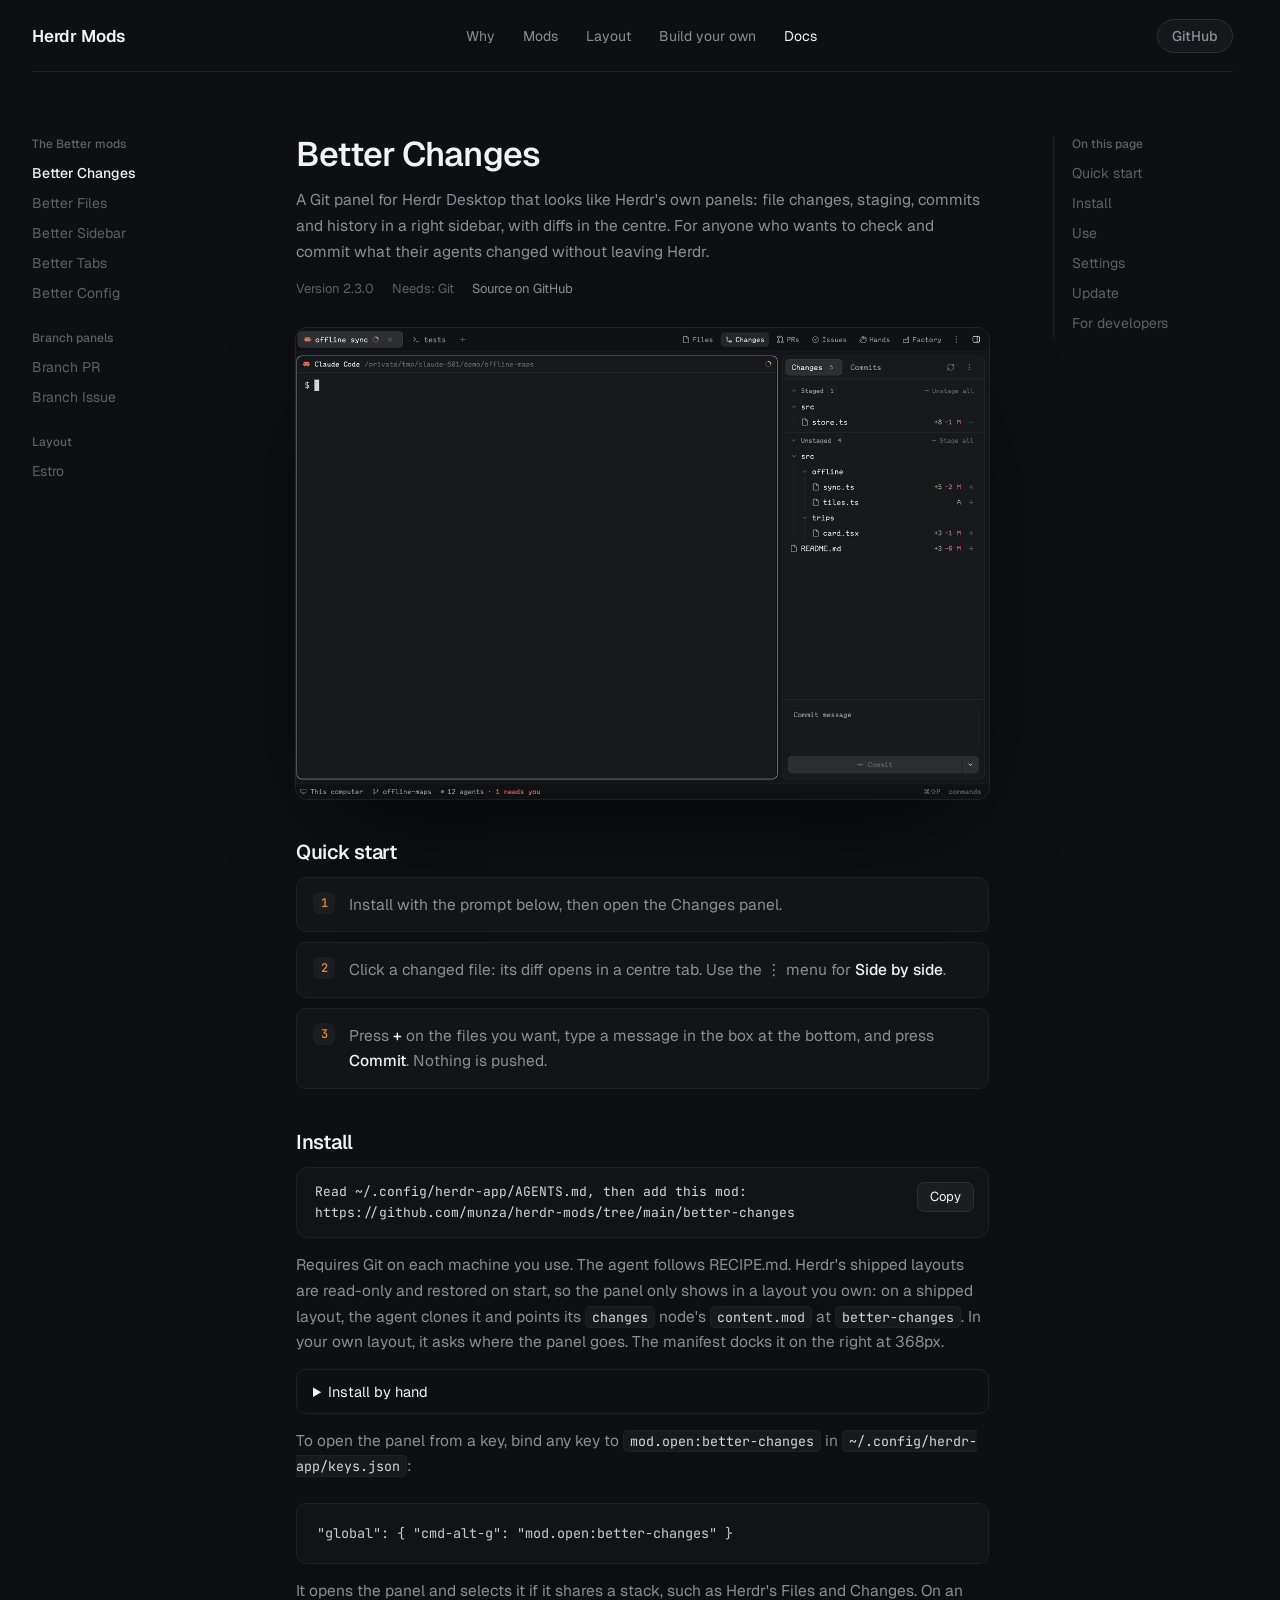
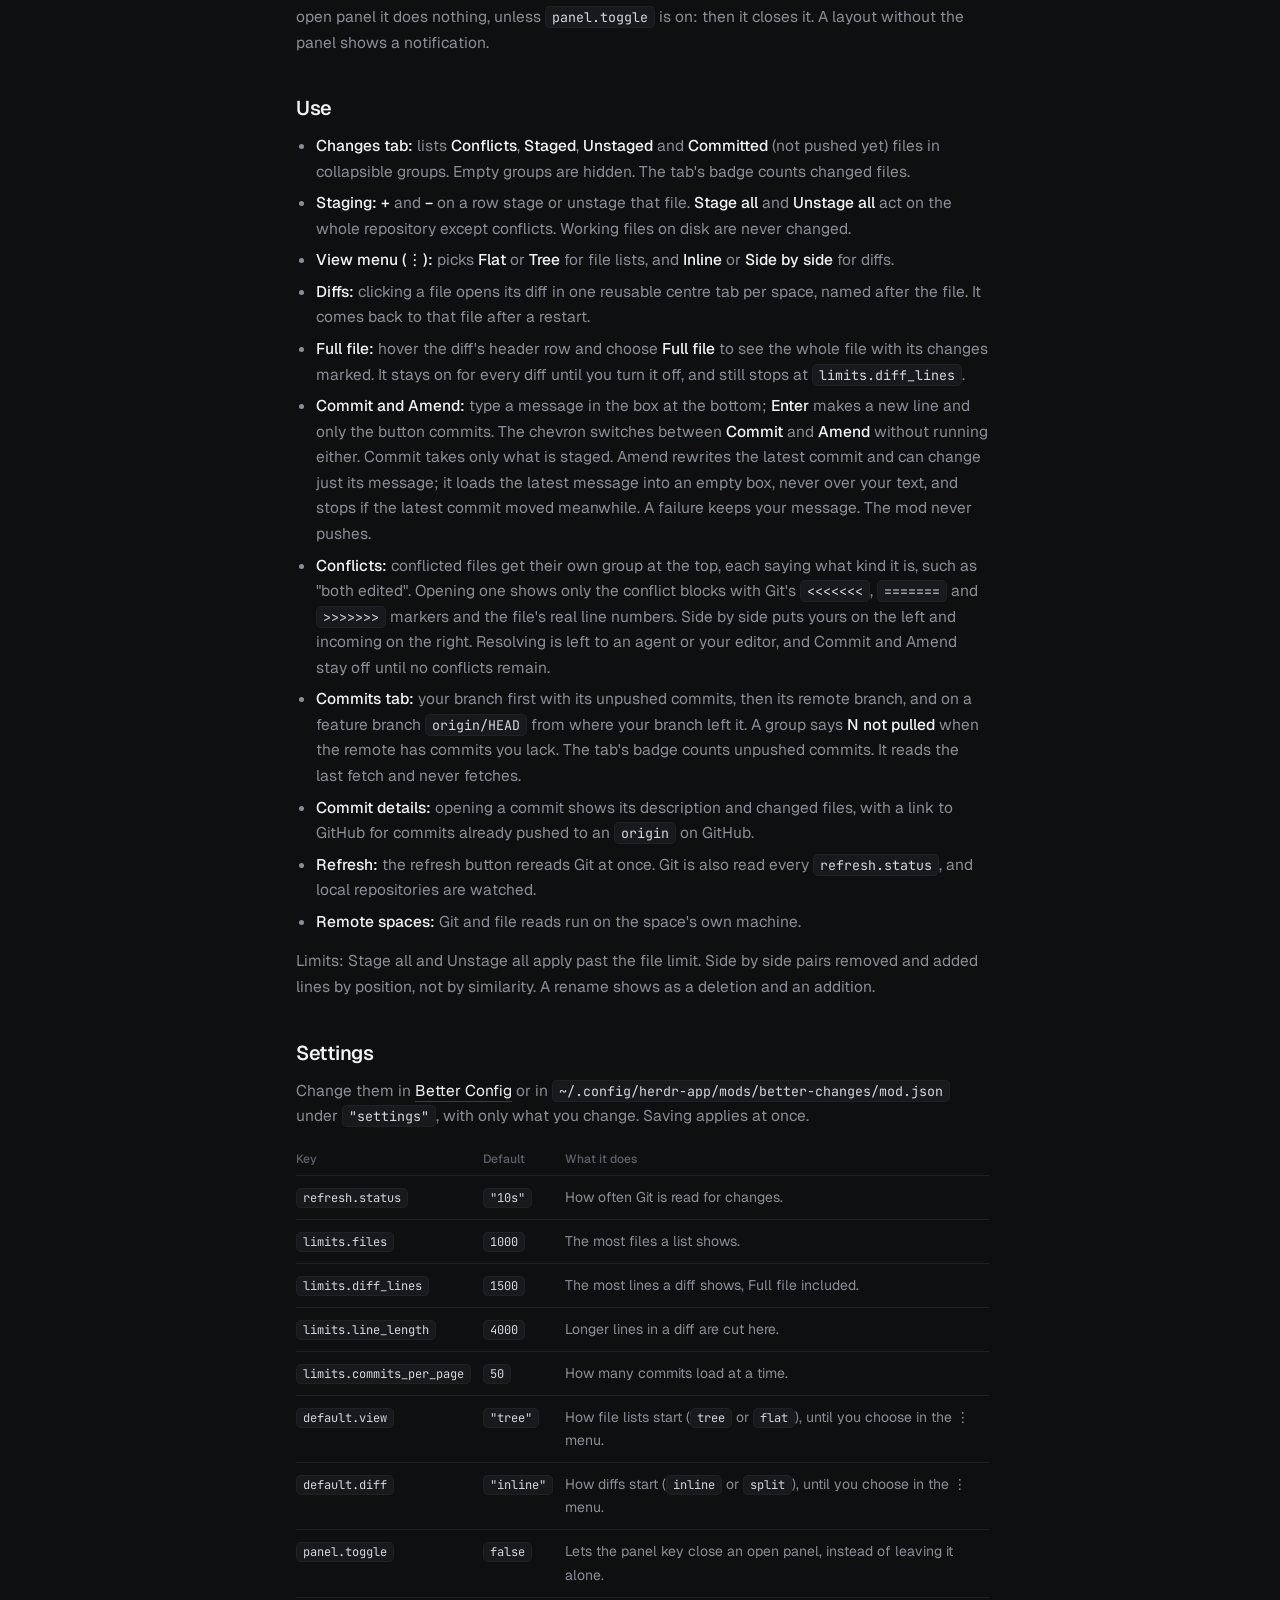
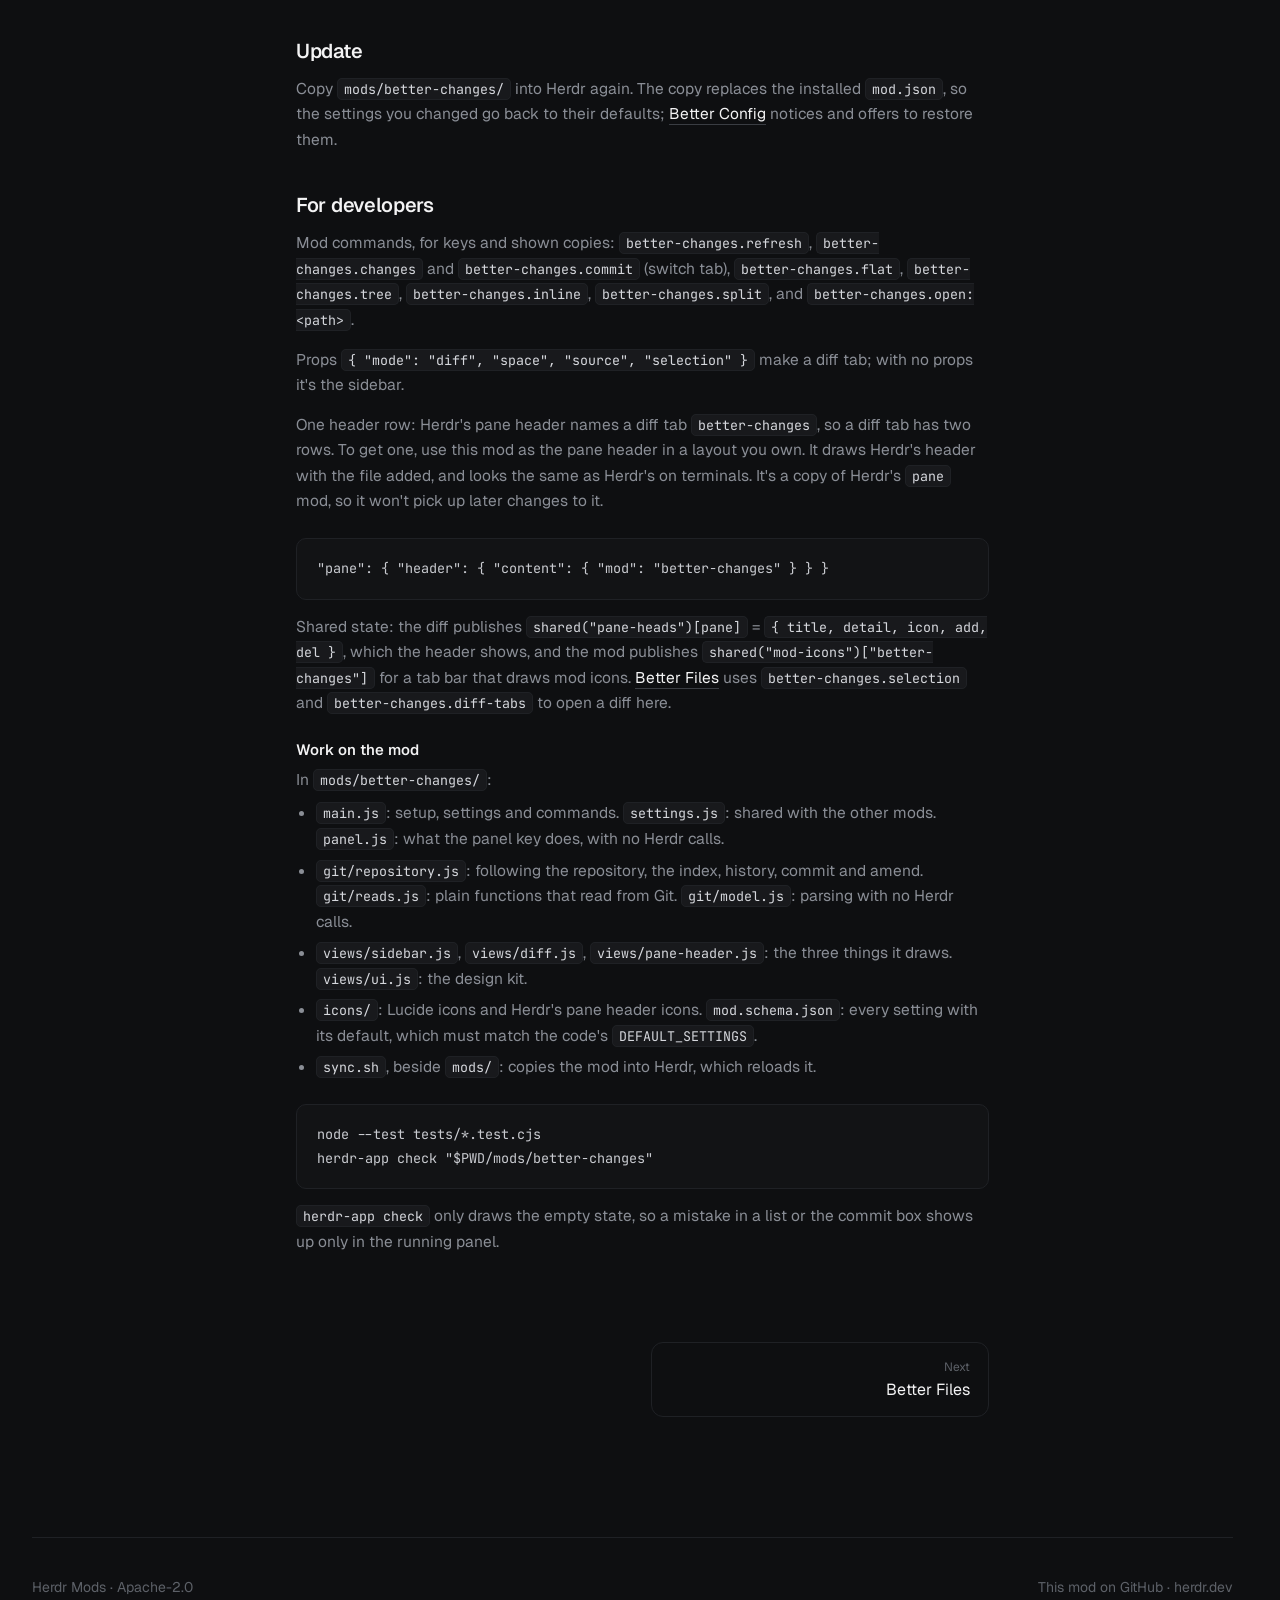
==== commit 747d3848: "Merge origin/main, keeping Hands and Factory out The new README and docs site drop Hands and Factory" ====
--- a/docs/docs/better-changes.html
+++ b/docs/docs/better-changes.html
@@ -33,7 +33,6 @@
         <a href="better-sidebar.html">Better Sidebar</a>
         <a href="better-tabs.html">Better Tabs</a>
         <a href="better-config.html">Better Config</a>
-        <a href="better-icons.html">Better Icons</a>
         <h4>Branch panels</h4>
         <a href="branch-pr.html">Branch PR</a>
         <a href="branch-issue.html">Branch Issue</a>
@@ -44,7 +43,7 @@
 <article class="doc" id="better-changes">
   <h2>Better Changes</h2>
   <p class="lead">A Git panel for Herdr Desktop that looks like Herdr's own panels: file changes, staging, commits and history in a right sidebar, with diffs in the centre. For anyone who wants to check and commit what their agents changed without leaving Herdr.</p>
-  <p class="meta-line"><span>Version 2.4.0</span><span>Needs: Git</span><a href="https://github.com/munza/herdr-mods/tree/main/better-changes">Source on GitHub</a></p>
+  <p class="meta-line"><span>Version 2.3.0</span><span>Needs: Git</span><a href="https://github.com/munza/herdr-mods/tree/main/better-changes">Source on GitHub</a></p>
   <figure class="doc-shot"><img src="../gifs/better-changes.gif" alt="Better Changes in Herdr" width="1280" height="870"></figure>
 
   <h3 id="better-changes-start">Quick start</h3>
@@ -72,7 +71,6 @@
     <li><b>Staging:</b> <b>+</b> and <b>−</b> on a row stage or unstage that file. <b>Stage all</b> and <b>Unstage all</b> act on the whole repository except conflicts. Working files on disk are never changed.</li>
     <li><b>View menu (⋮):</b> picks <b>Flat</b> or <b>Tree</b> for file lists, and <b>Inline</b> or <b>Side by side</b> for diffs.</li>
     <li><b>Diffs:</b> clicking a file opens its diff in one reusable centre tab per space, named after the file. It comes back to that file after a restart.</li>
-    <li><b>Syntax colours:</b> a diff's code shows keywords, strings, comments, numbers, constants, function calls, types, Vue/HTML/JSX tags and attributes, and JSON/YAML keys in colour. A block comment or template string stays coloured on the lines after it. The sign and a tinted background mark added and removed lines.</li>
     <li><b>Full file:</b> hover the diff's header row and choose <b>Full file</b> to see the whole file with its changes marked. It stays on for every diff until you turn it off, and still stops at <code>limits.diff_lines</code>.</li>
     <li><b>Commit and Amend:</b> type a message in the box at the bottom; <b>Enter</b> makes a new line and only the button commits. The chevron switches between <b>Commit</b> and <b>Amend</b> without running either. Commit takes only what is staged. Amend rewrites the latest commit and can change just its message; it loads the latest message into an empty box, never over your text, and stops if the latest commit moved meanwhile. A failure keeps your message. The mod never pushes.</li>
     <li><b>Conflicts:</b> conflicted files get their own group at the top, each saying what kind it is, such as "both edited". Opening one shows only the conflict blocks with Git's <code>&lt;&lt;&lt;&lt;&lt;&lt;&lt;</code>, <code>=======</code> and <code>&gt;&gt;&gt;&gt;&gt;&gt;&gt;</code> markers and the file's real line numbers. Side by side puts yours on the left and incoming on the right. Resolving is left to an agent or your editor, and Commit and Amend stay off until no conflicts remain.</li>
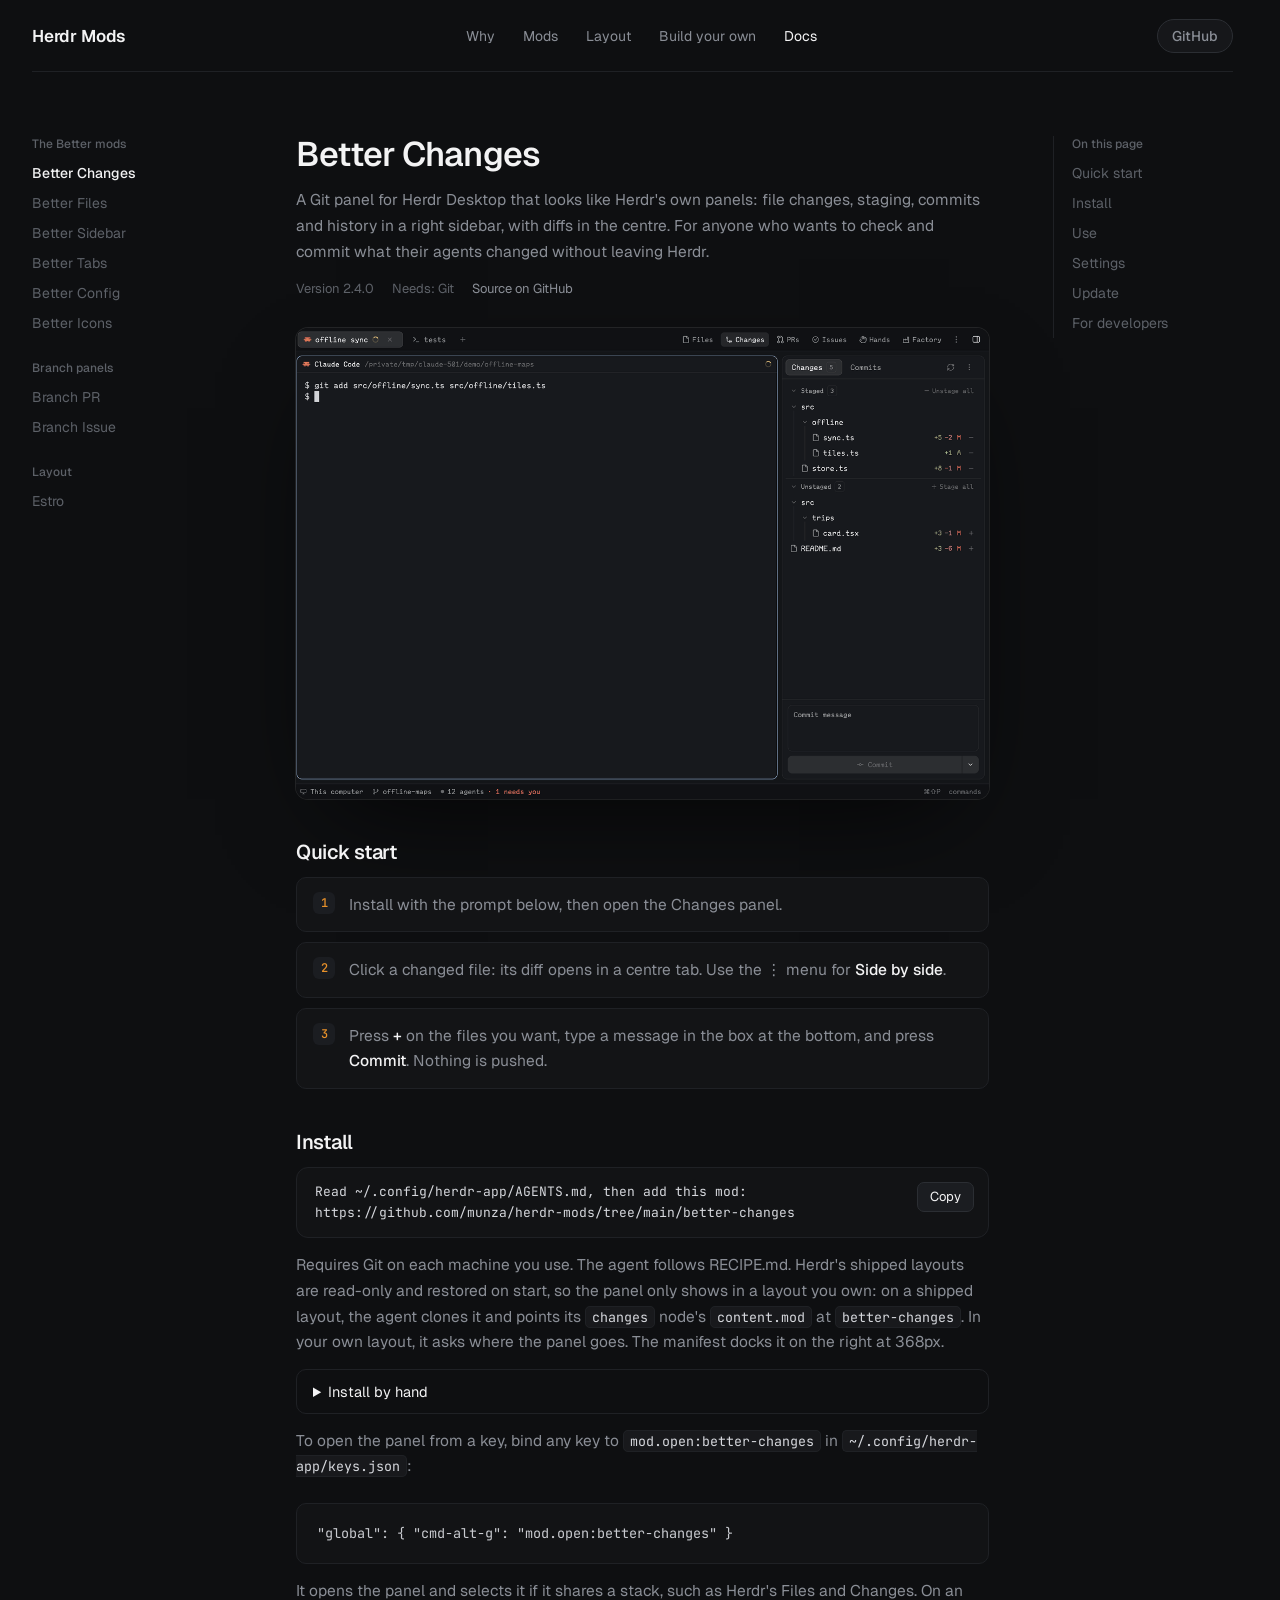
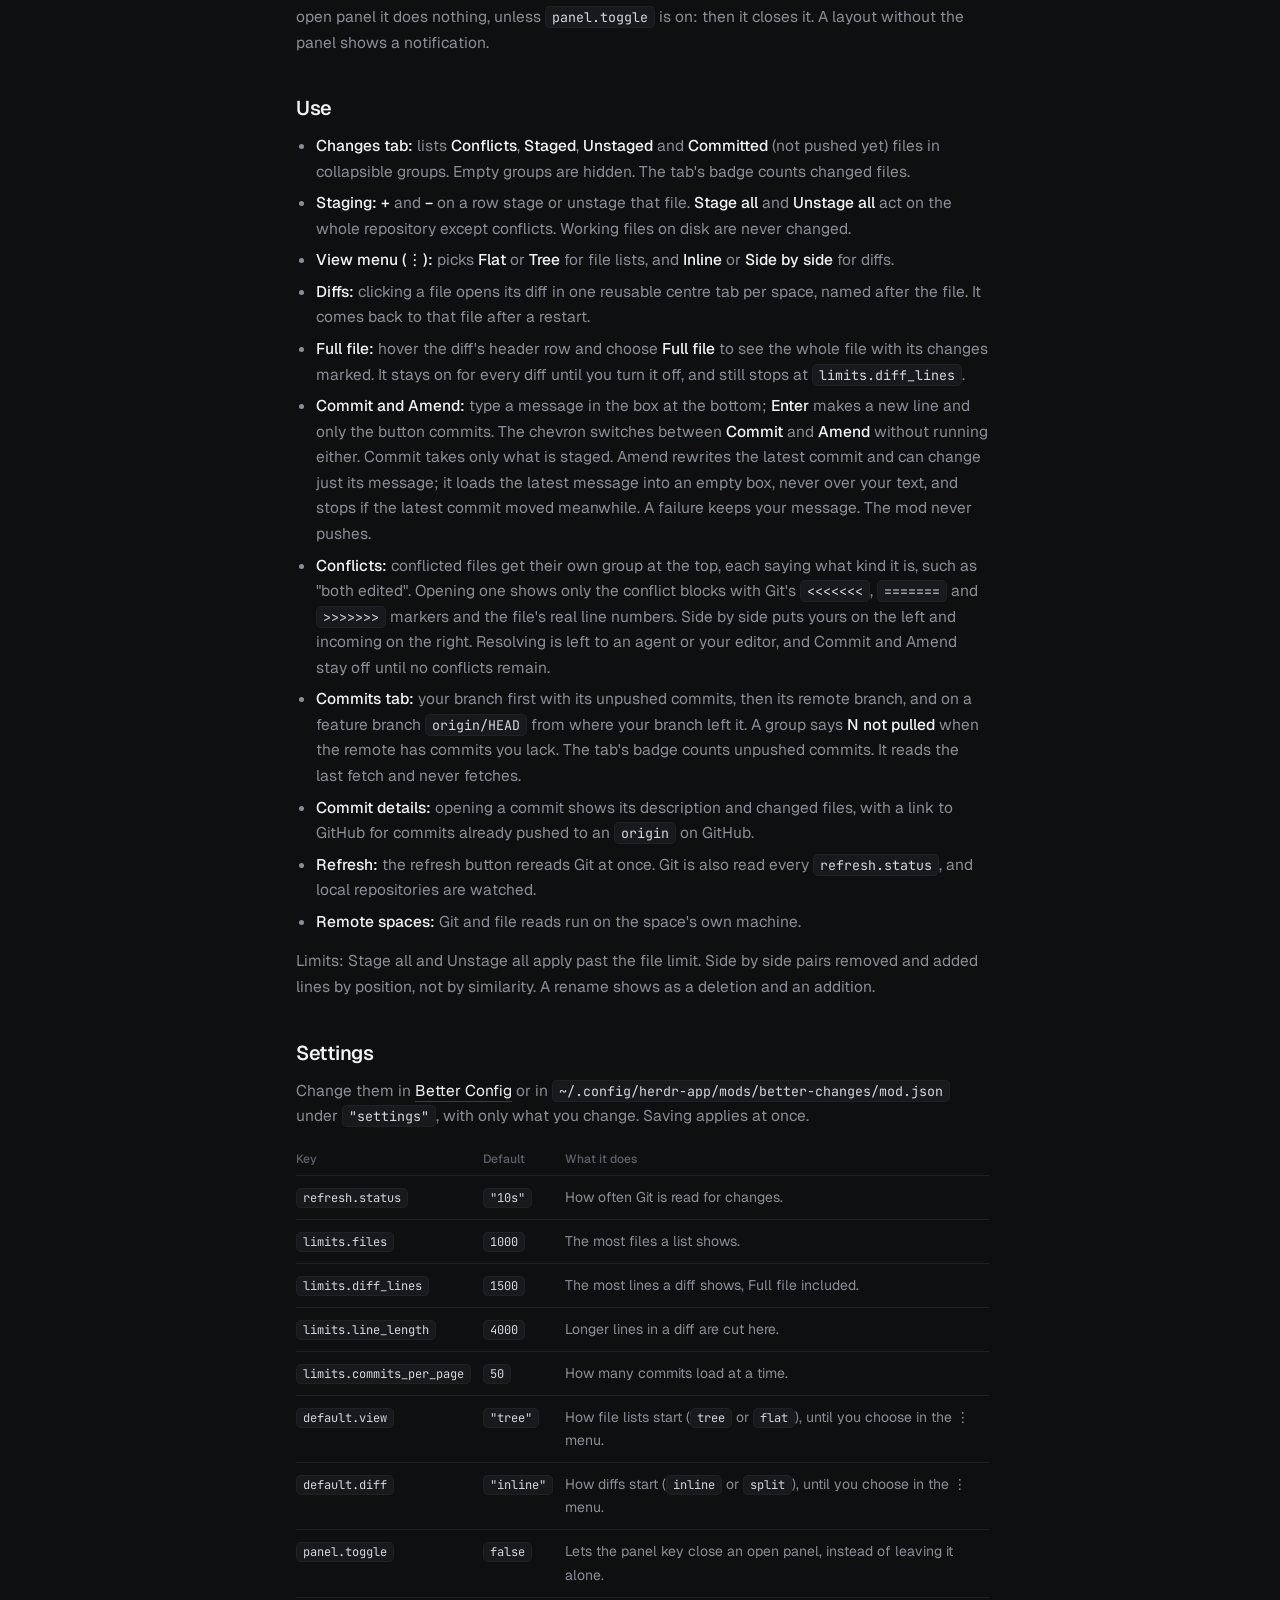
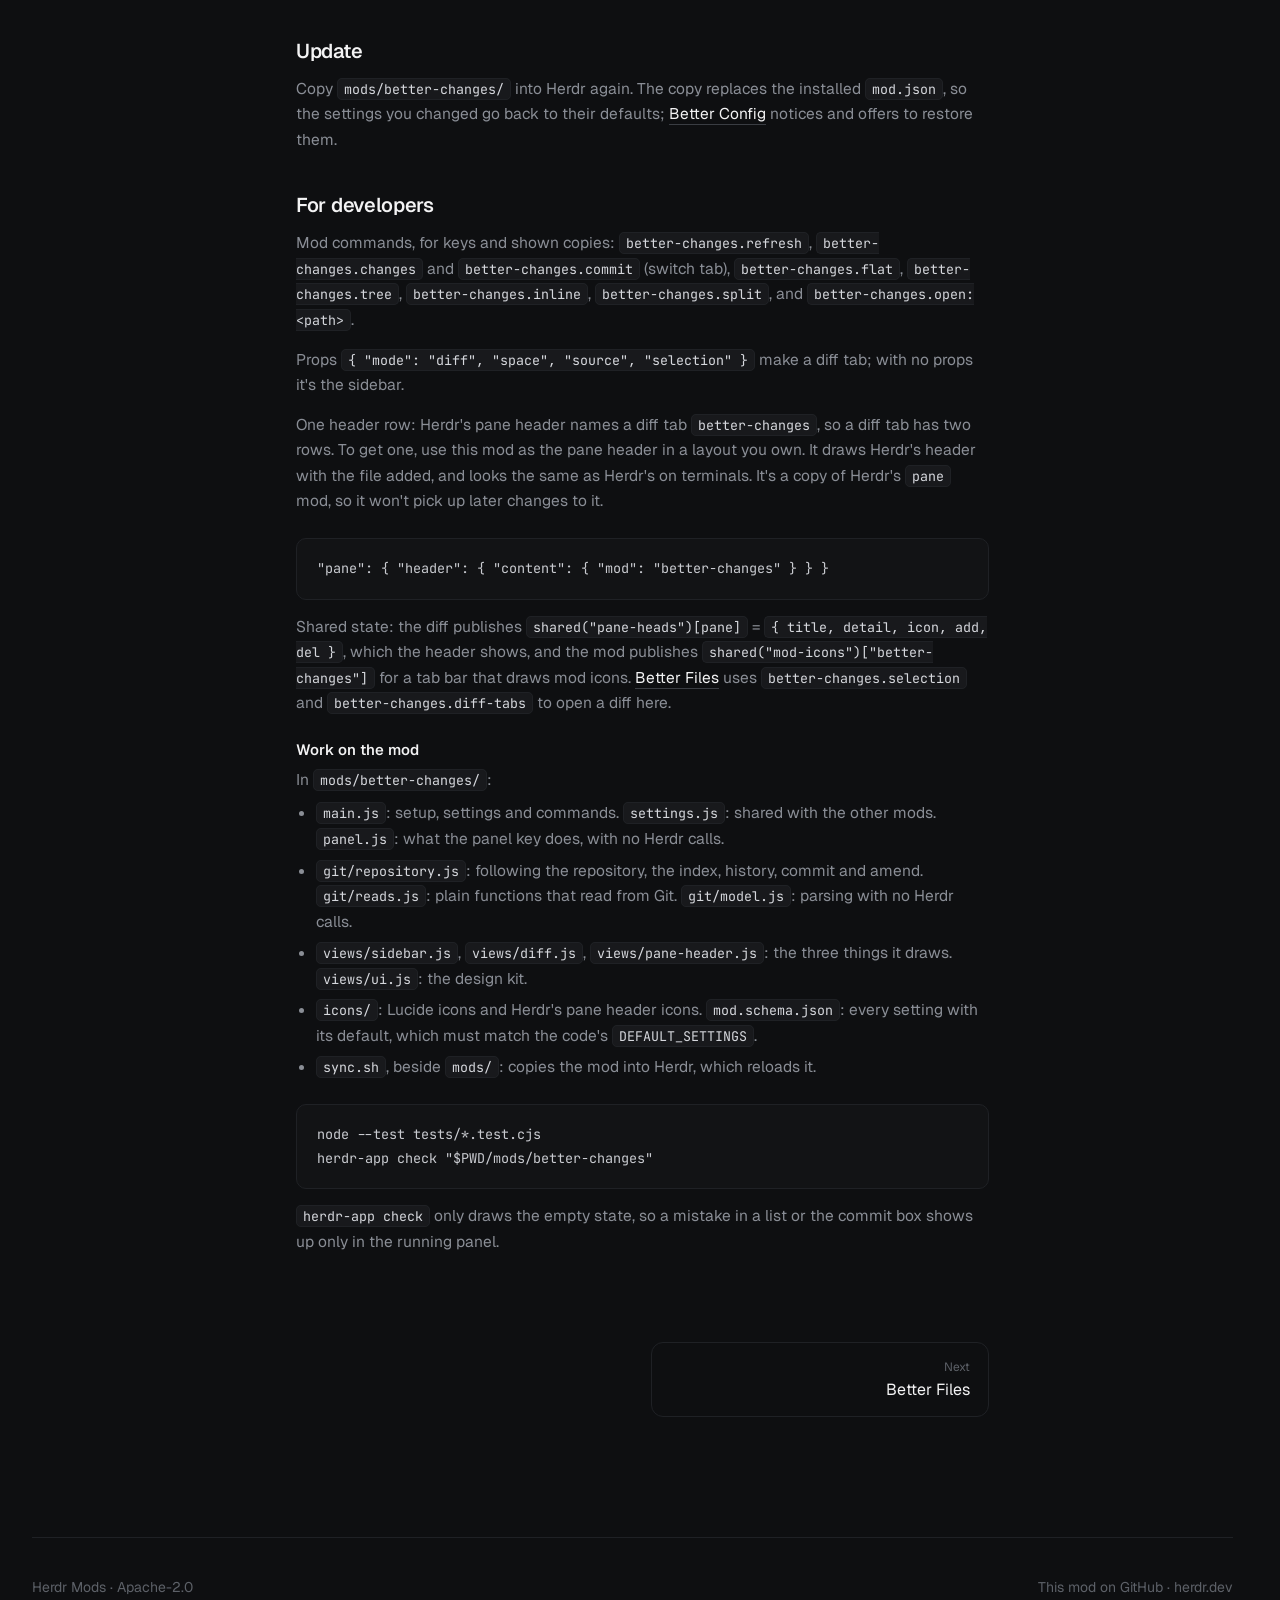
==== commit ab45de7b: "Add Better Icons, and show its Material icons in Better Files (#10) * Add Better Icons, and show its" ====
--- a/docs/docs/better-changes.html
+++ b/docs/docs/better-changes.html
@@ -33,6 +33,7 @@
         <a href="better-sidebar.html">Better Sidebar</a>
         <a href="better-tabs.html">Better Tabs</a>
         <a href="better-config.html">Better Config</a>
+        <a href="better-icons.html">Better Icons</a>
         <h4>Branch panels</h4>
         <a href="branch-pr.html">Branch PR</a>
         <a href="branch-issue.html">Branch Issue</a>
@@ -43,7 +44,7 @@
 <article class="doc" id="better-changes">
   <h2>Better Changes</h2>
   <p class="lead">A Git panel for Herdr Desktop that looks like Herdr's own panels: file changes, staging, commits and history in a right sidebar, with diffs in the centre. For anyone who wants to check and commit what their agents changed without leaving Herdr.</p>
-  <p class="meta-line"><span>Version 2.3.0</span><span>Needs: Git</span><a href="https://github.com/munza/herdr-mods/tree/main/better-changes">Source on GitHub</a></p>
+  <p class="meta-line"><span>Version 2.4.0</span><span>Needs: Git</span><a href="https://github.com/munza/herdr-mods/tree/main/better-changes">Source on GitHub</a></p>
   <figure class="doc-shot"><img src="../gifs/better-changes.gif" alt="Better Changes in Herdr" width="1280" height="870"></figure>
 
   <h3 id="better-changes-start">Quick start</h3>
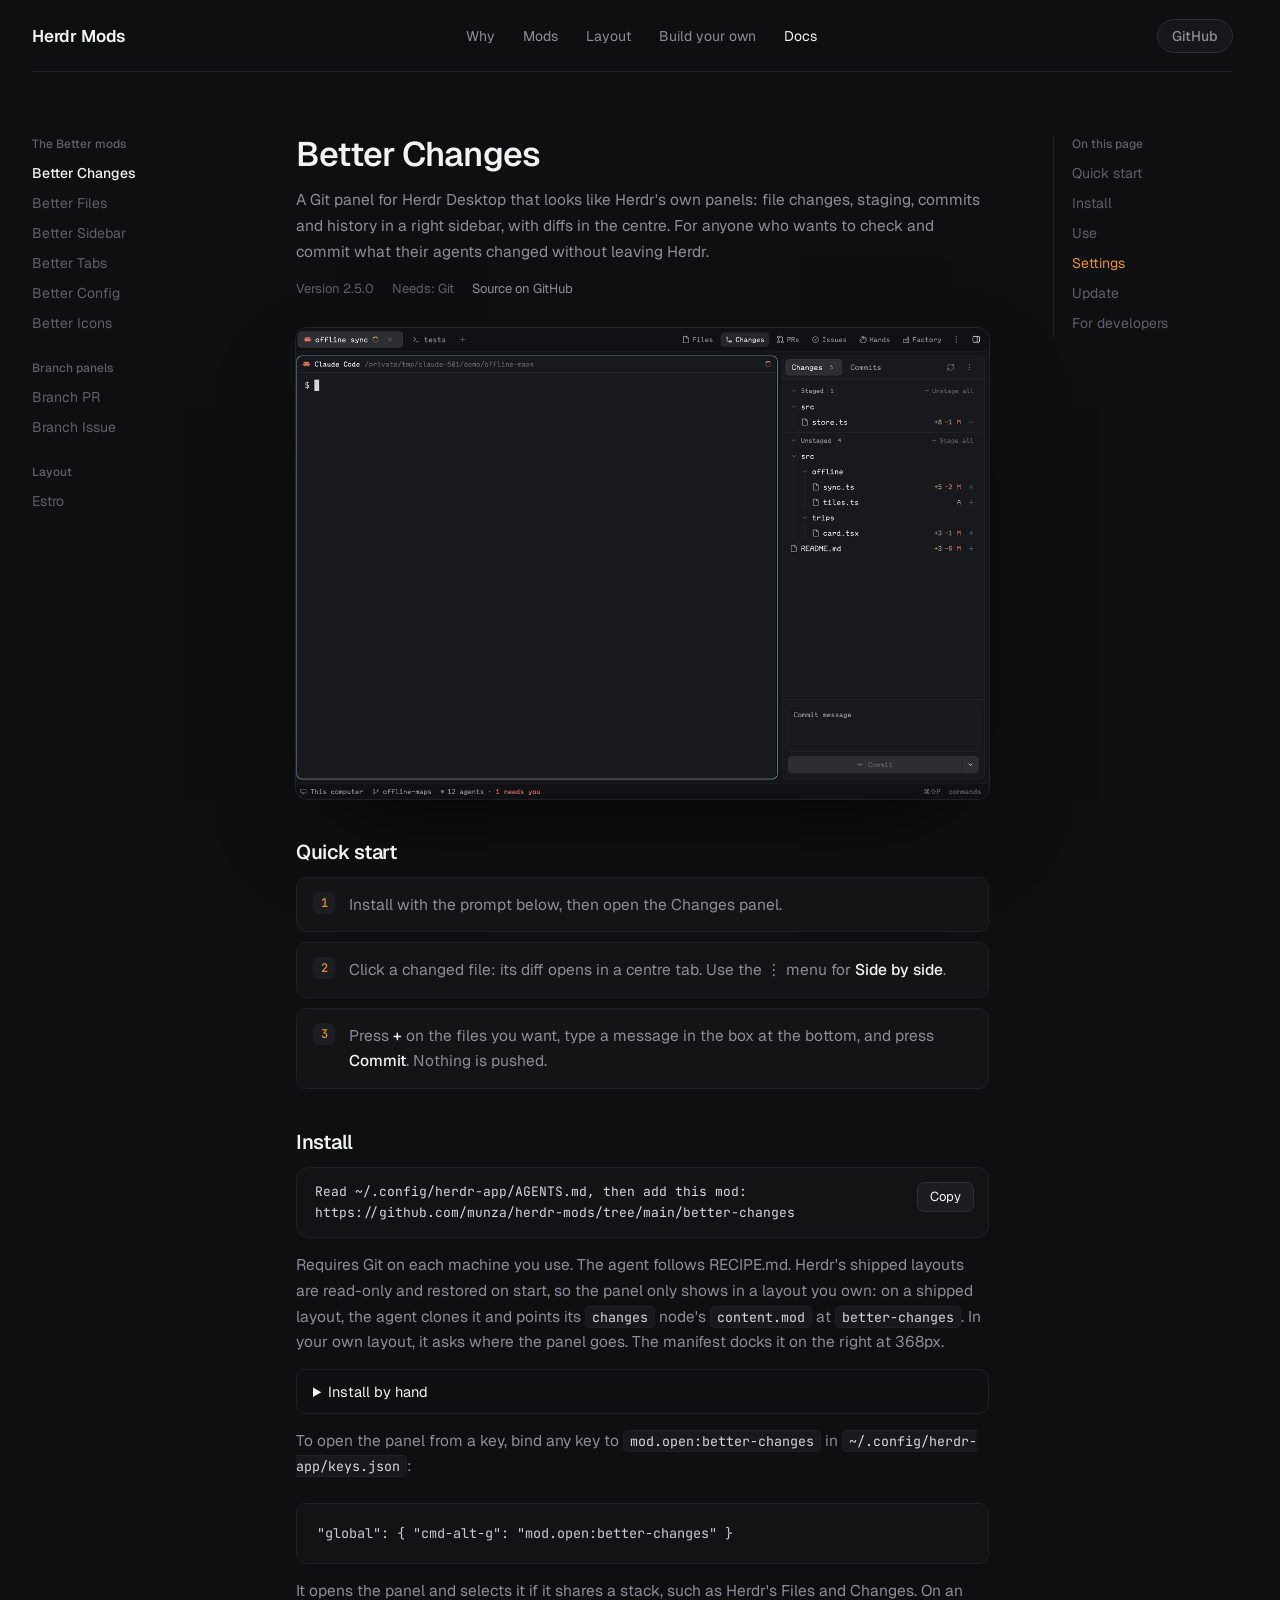
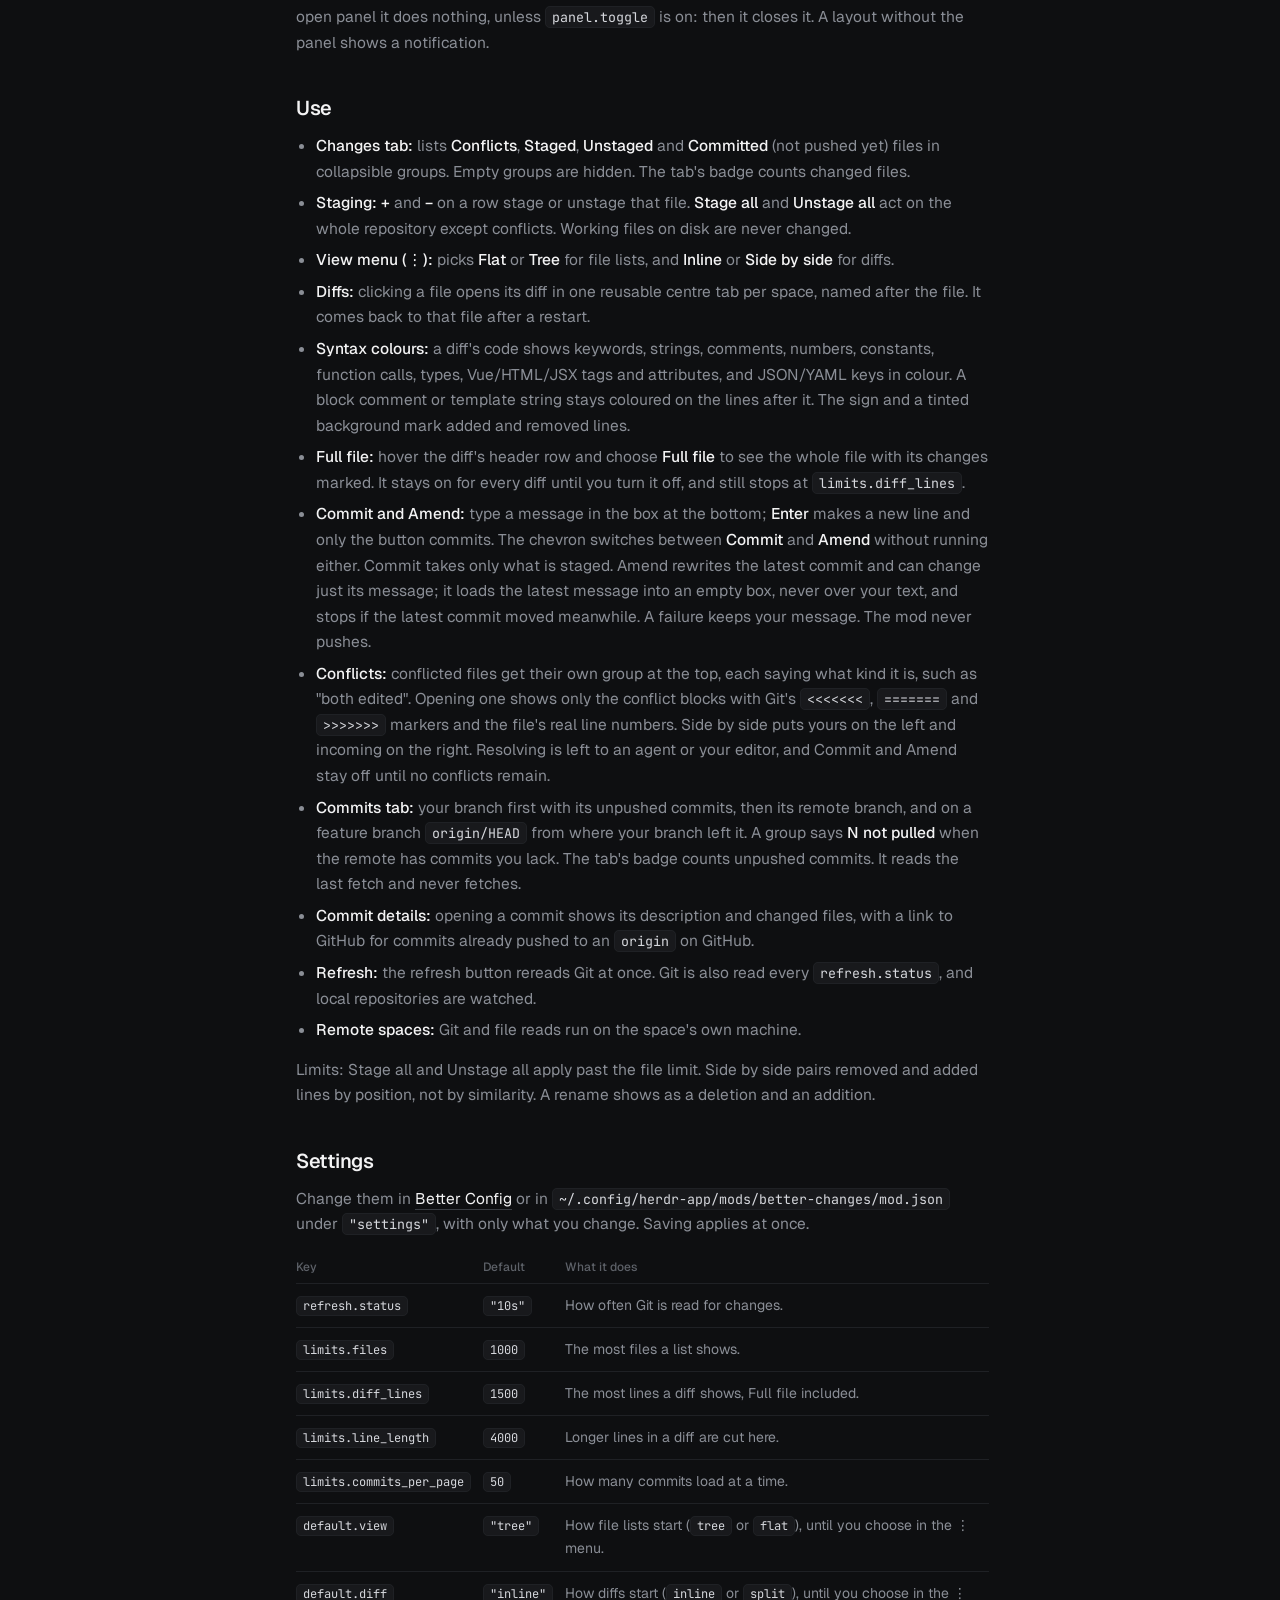
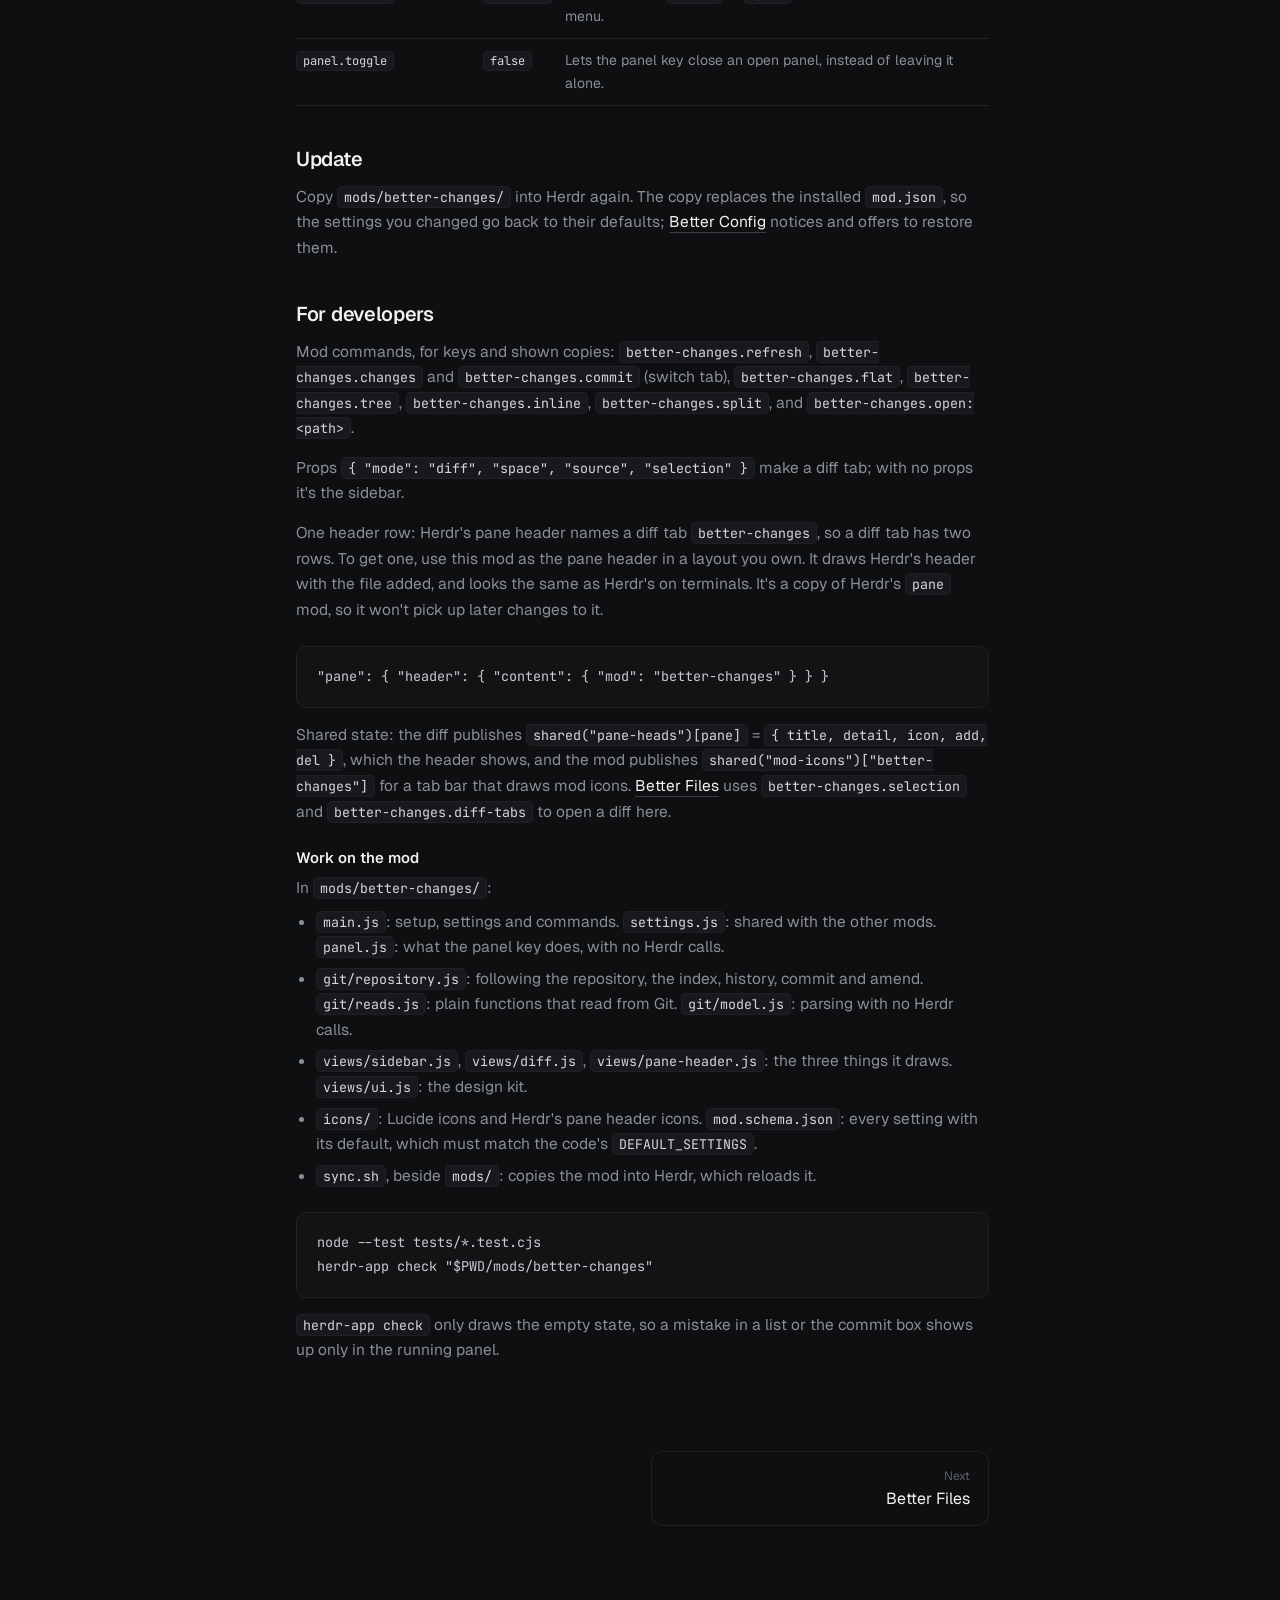
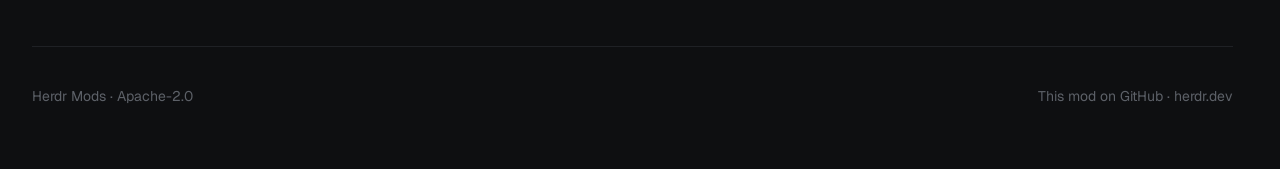
==== commit 2abf62e7: "Take Better Files to 1.5.0 and Better Changes to 2.5.0 Syntax colouring is a new feature in both, so" ====
--- a/docs/docs/better-changes.html
+++ b/docs/docs/better-changes.html
@@ -44,7 +44,7 @@
 <article class="doc" id="better-changes">
   <h2>Better Changes</h2>
   <p class="lead">A Git panel for Herdr Desktop that looks like Herdr's own panels: file changes, staging, commits and history in a right sidebar, with diffs in the centre. For anyone who wants to check and commit what their agents changed without leaving Herdr.</p>
-  <p class="meta-line"><span>Version 2.4.0</span><span>Needs: Git</span><a href="https://github.com/munza/herdr-mods/tree/main/better-changes">Source on GitHub</a></p>
+  <p class="meta-line"><span>Version 2.5.0</span><span>Needs: Git</span><a href="https://github.com/munza/herdr-mods/tree/main/better-changes">Source on GitHub</a></p>
   <figure class="doc-shot"><img src="../gifs/better-changes.gif" alt="Better Changes in Herdr" width="1280" height="870"></figure>
 
   <h3 id="better-changes-start">Quick start</h3>
@@ -72,6 +72,7 @@
     <li><b>Staging:</b> <b>+</b> and <b>−</b> on a row stage or unstage that file. <b>Stage all</b> and <b>Unstage all</b> act on the whole repository except conflicts. Working files on disk are never changed.</li>
     <li><b>View menu (⋮):</b> picks <b>Flat</b> or <b>Tree</b> for file lists, and <b>Inline</b> or <b>Side by side</b> for diffs.</li>
     <li><b>Diffs:</b> clicking a file opens its diff in one reusable centre tab per space, named after the file. It comes back to that file after a restart.</li>
+    <li><b>Syntax colours:</b> a diff's code shows keywords, strings, comments, numbers, constants, function calls, types, Vue/HTML/JSX tags and attributes, and JSON/YAML keys in colour. A block comment or template string stays coloured on the lines after it. The sign and a tinted background mark added and removed lines.</li>
     <li><b>Full file:</b> hover the diff's header row and choose <b>Full file</b> to see the whole file with its changes marked. It stays on for every diff until you turn it off, and still stops at <code>limits.diff_lines</code>.</li>
     <li><b>Commit and Amend:</b> type a message in the box at the bottom; <b>Enter</b> makes a new line and only the button commits. The chevron switches between <b>Commit</b> and <b>Amend</b> without running either. Commit takes only what is staged. Amend rewrites the latest commit and can change just its message; it loads the latest message into an empty box, never over your text, and stops if the latest commit moved meanwhile. A failure keeps your message. The mod never pushes.</li>
     <li><b>Conflicts:</b> conflicted files get their own group at the top, each saying what kind it is, such as "both edited". Opening one shows only the conflict blocks with Git's <code>&lt;&lt;&lt;&lt;&lt;&lt;&lt;</code>, <code>=======</code> and <code>&gt;&gt;&gt;&gt;&gt;&gt;&gt;</code> markers and the file's real line numbers. Side by side puts yours on the left and incoming on the right. Resolving is left to an agent or your editor, and Commit and Amend stay off until no conflicts remain.</li>
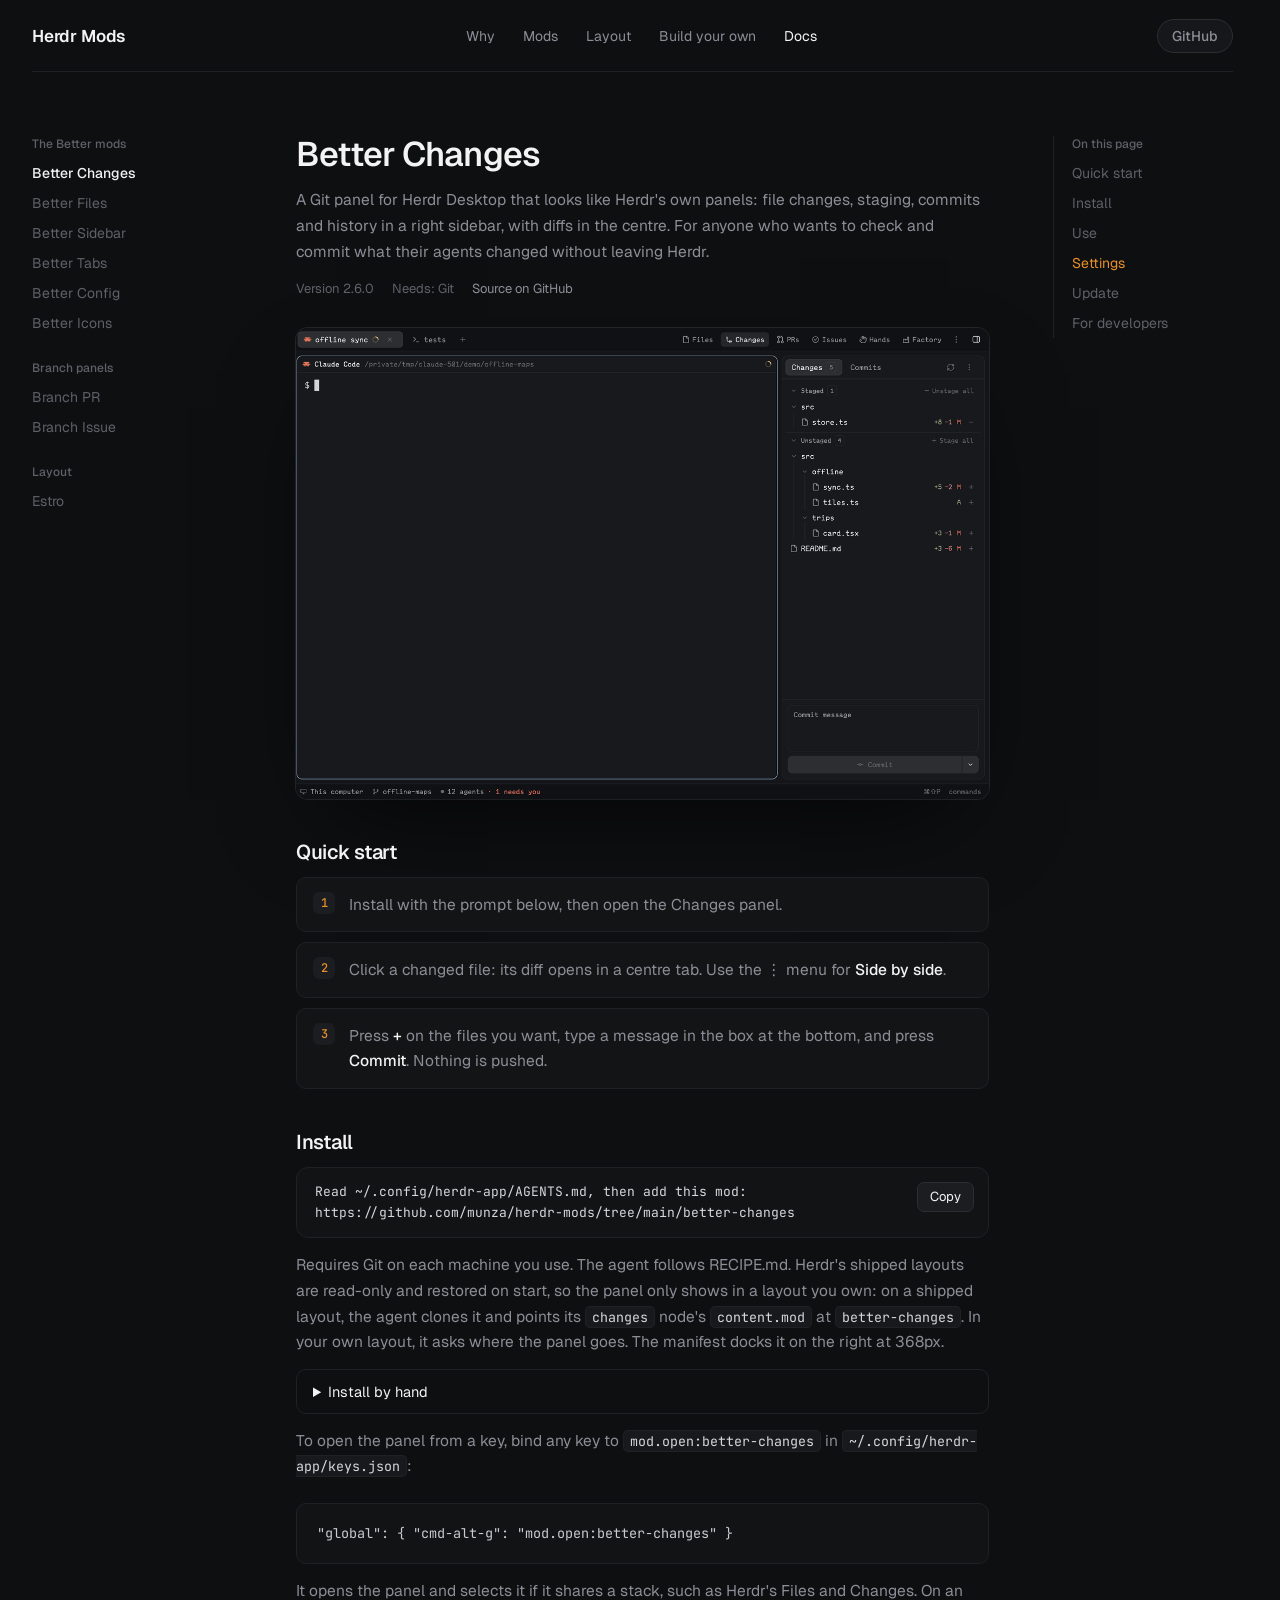
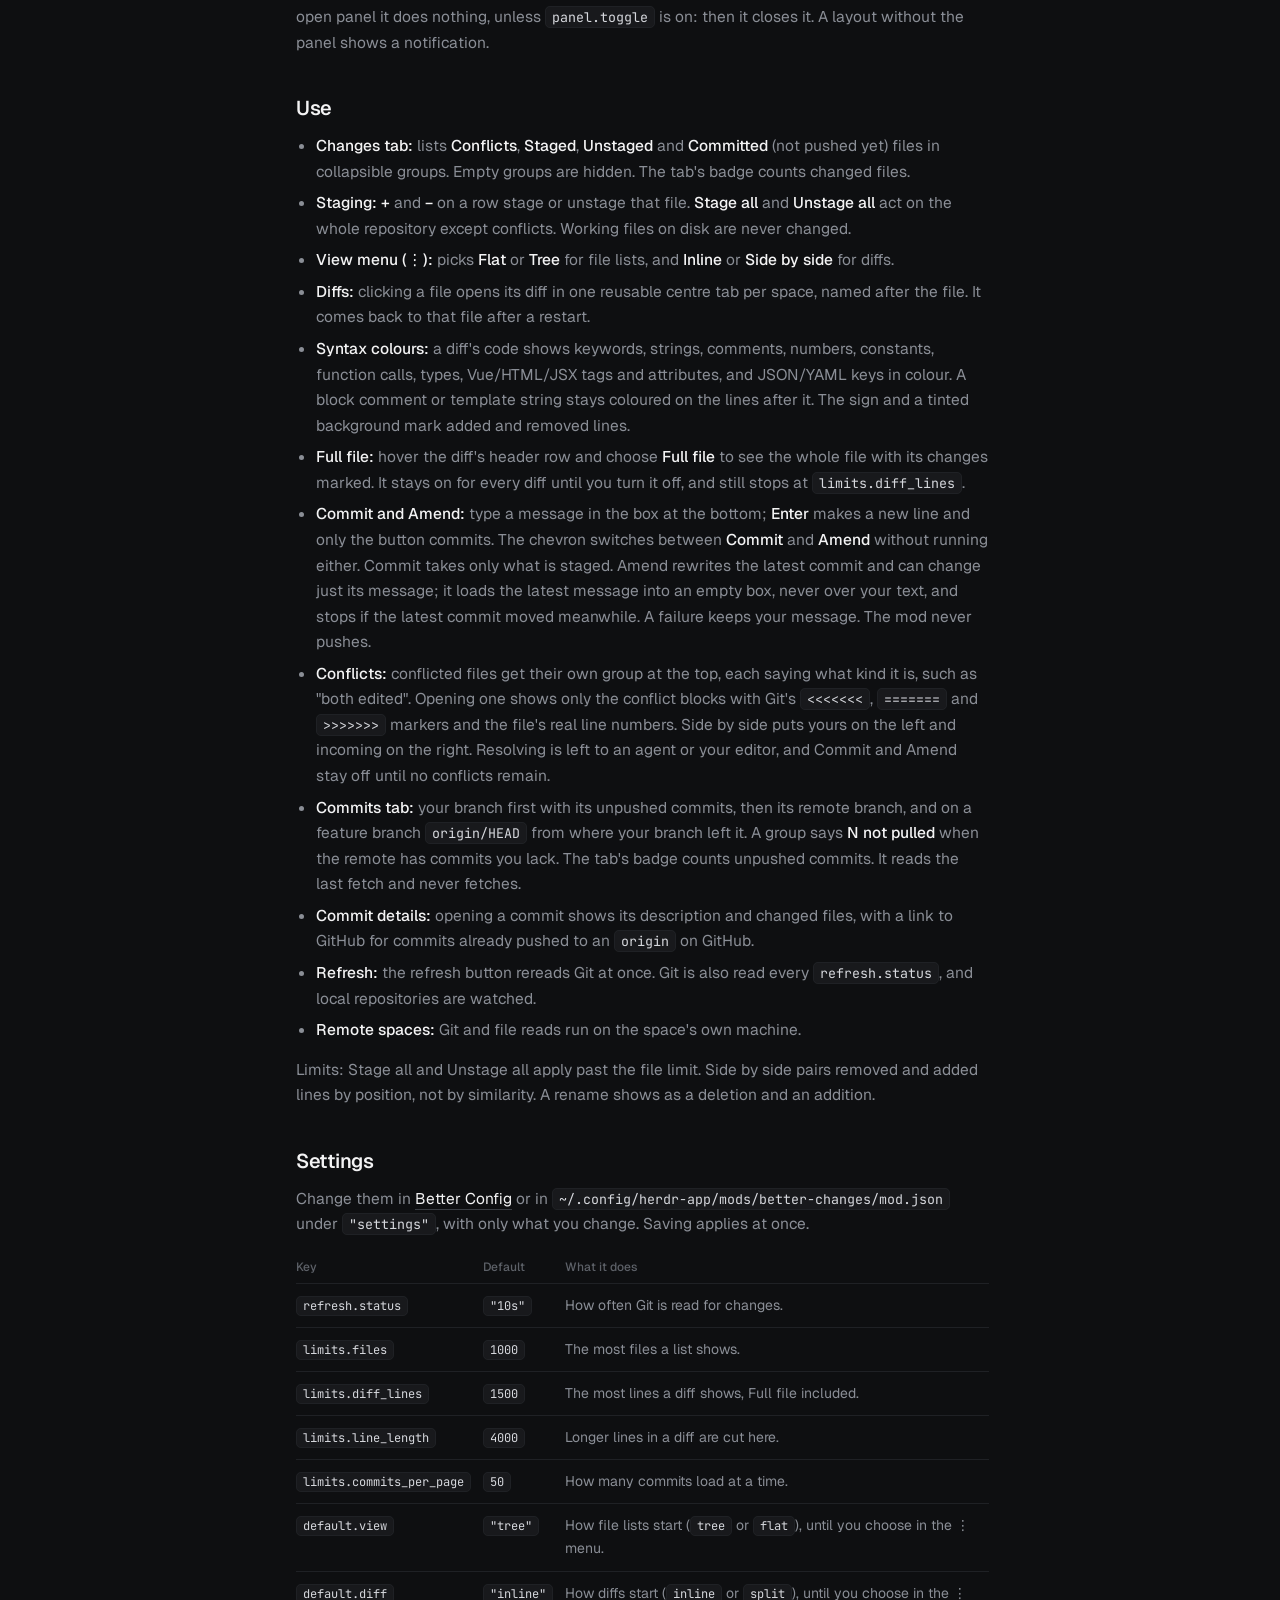
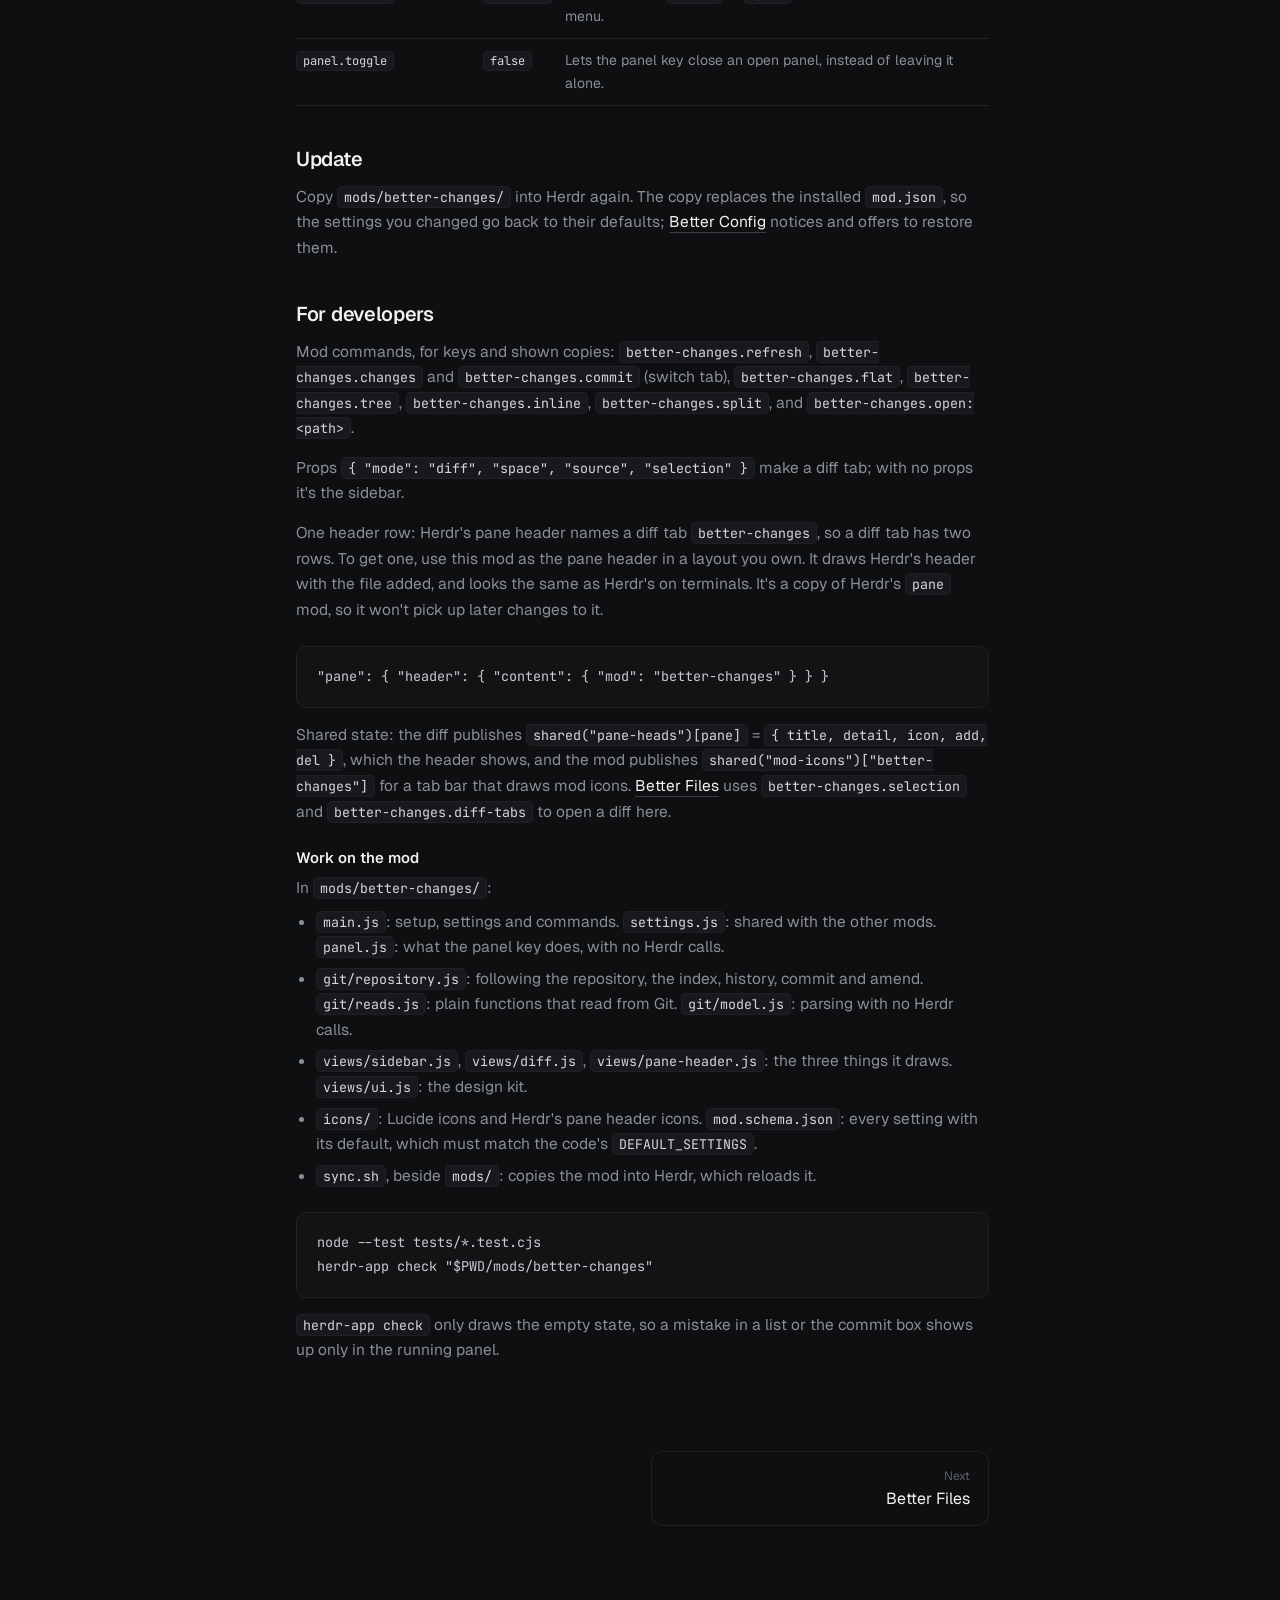
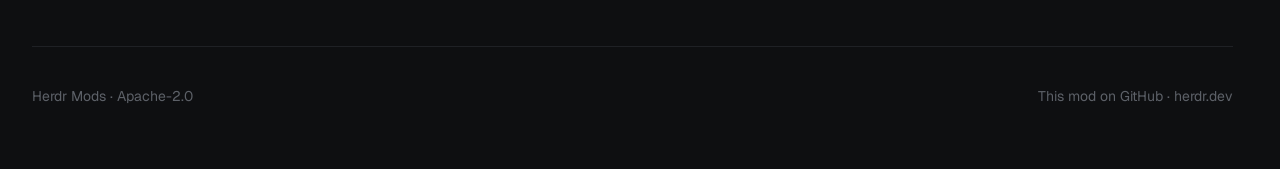
==== commit a5594574: "Read tsconfig-base.json as commented JSON and GraphQL descriptions as strings, and take Better Files" ====
--- a/docs/docs/better-changes.html
+++ b/docs/docs/better-changes.html
@@ -44,7 +44,7 @@
 <article class="doc" id="better-changes">
   <h2>Better Changes</h2>
   <p class="lead">A Git panel for Herdr Desktop that looks like Herdr's own panels: file changes, staging, commits and history in a right sidebar, with diffs in the centre. For anyone who wants to check and commit what their agents changed without leaving Herdr.</p>
-  <p class="meta-line"><span>Version 2.5.0</span><span>Needs: Git</span><a href="https://github.com/munza/herdr-mods/tree/main/better-changes">Source on GitHub</a></p>
+  <p class="meta-line"><span>Version 2.6.0</span><span>Needs: Git</span><a href="https://github.com/munza/herdr-mods/tree/main/better-changes">Source on GitHub</a></p>
   <figure class="doc-shot"><img src="../gifs/better-changes.gif" alt="Better Changes in Herdr" width="1280" height="870"></figure>
 
   <h3 id="better-changes-start">Quick start</h3>
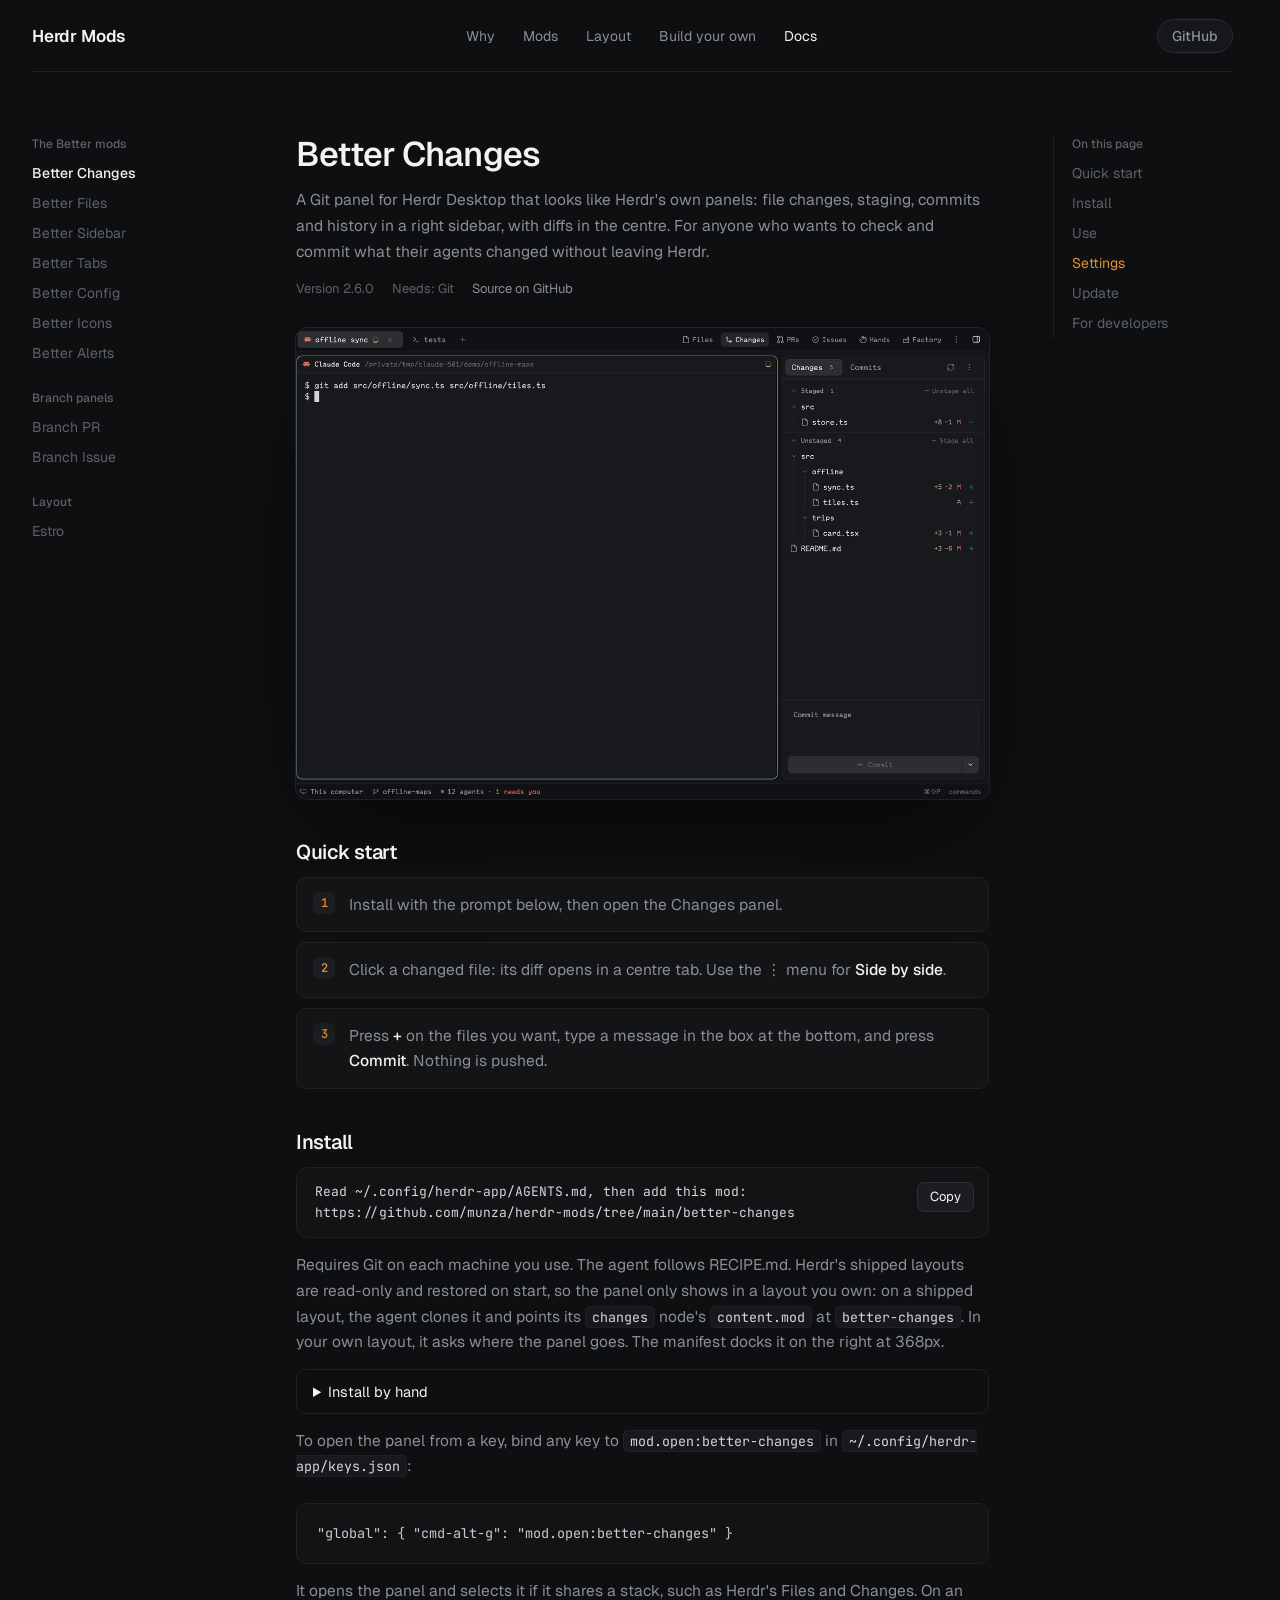
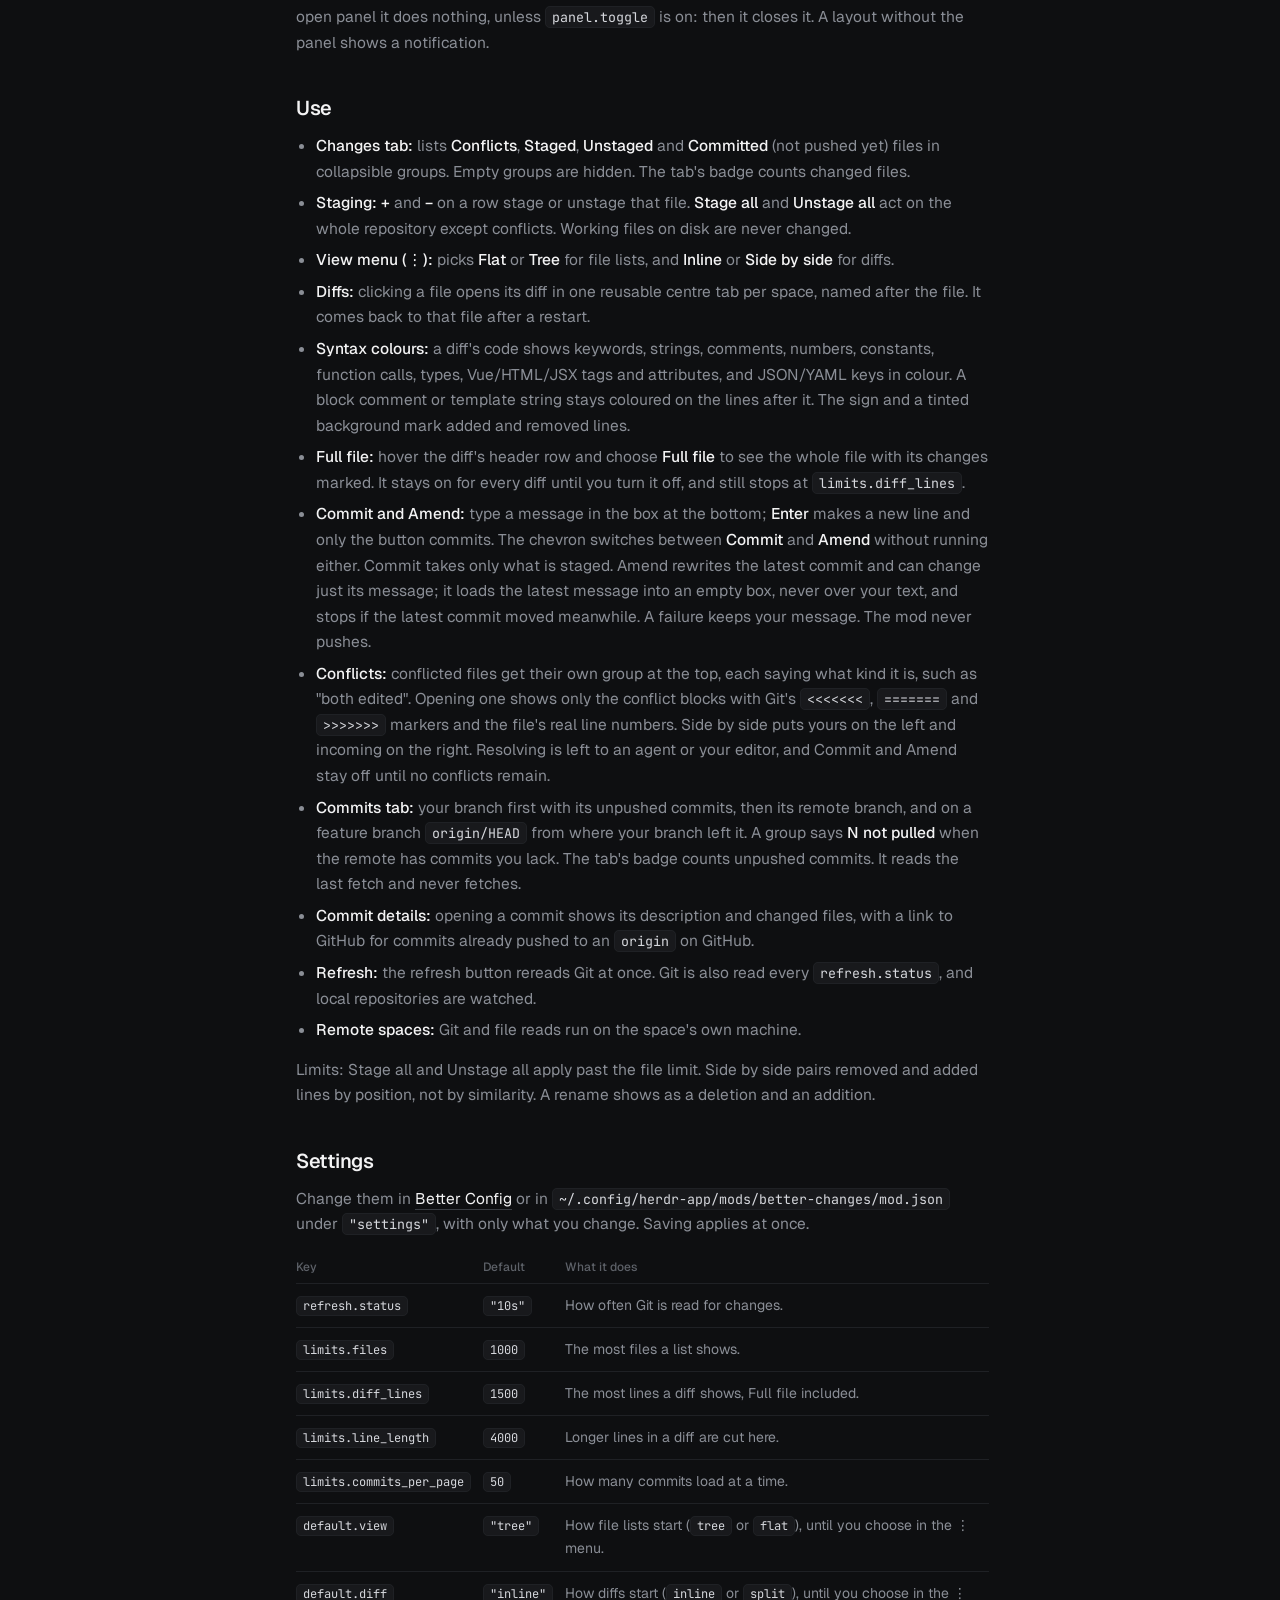
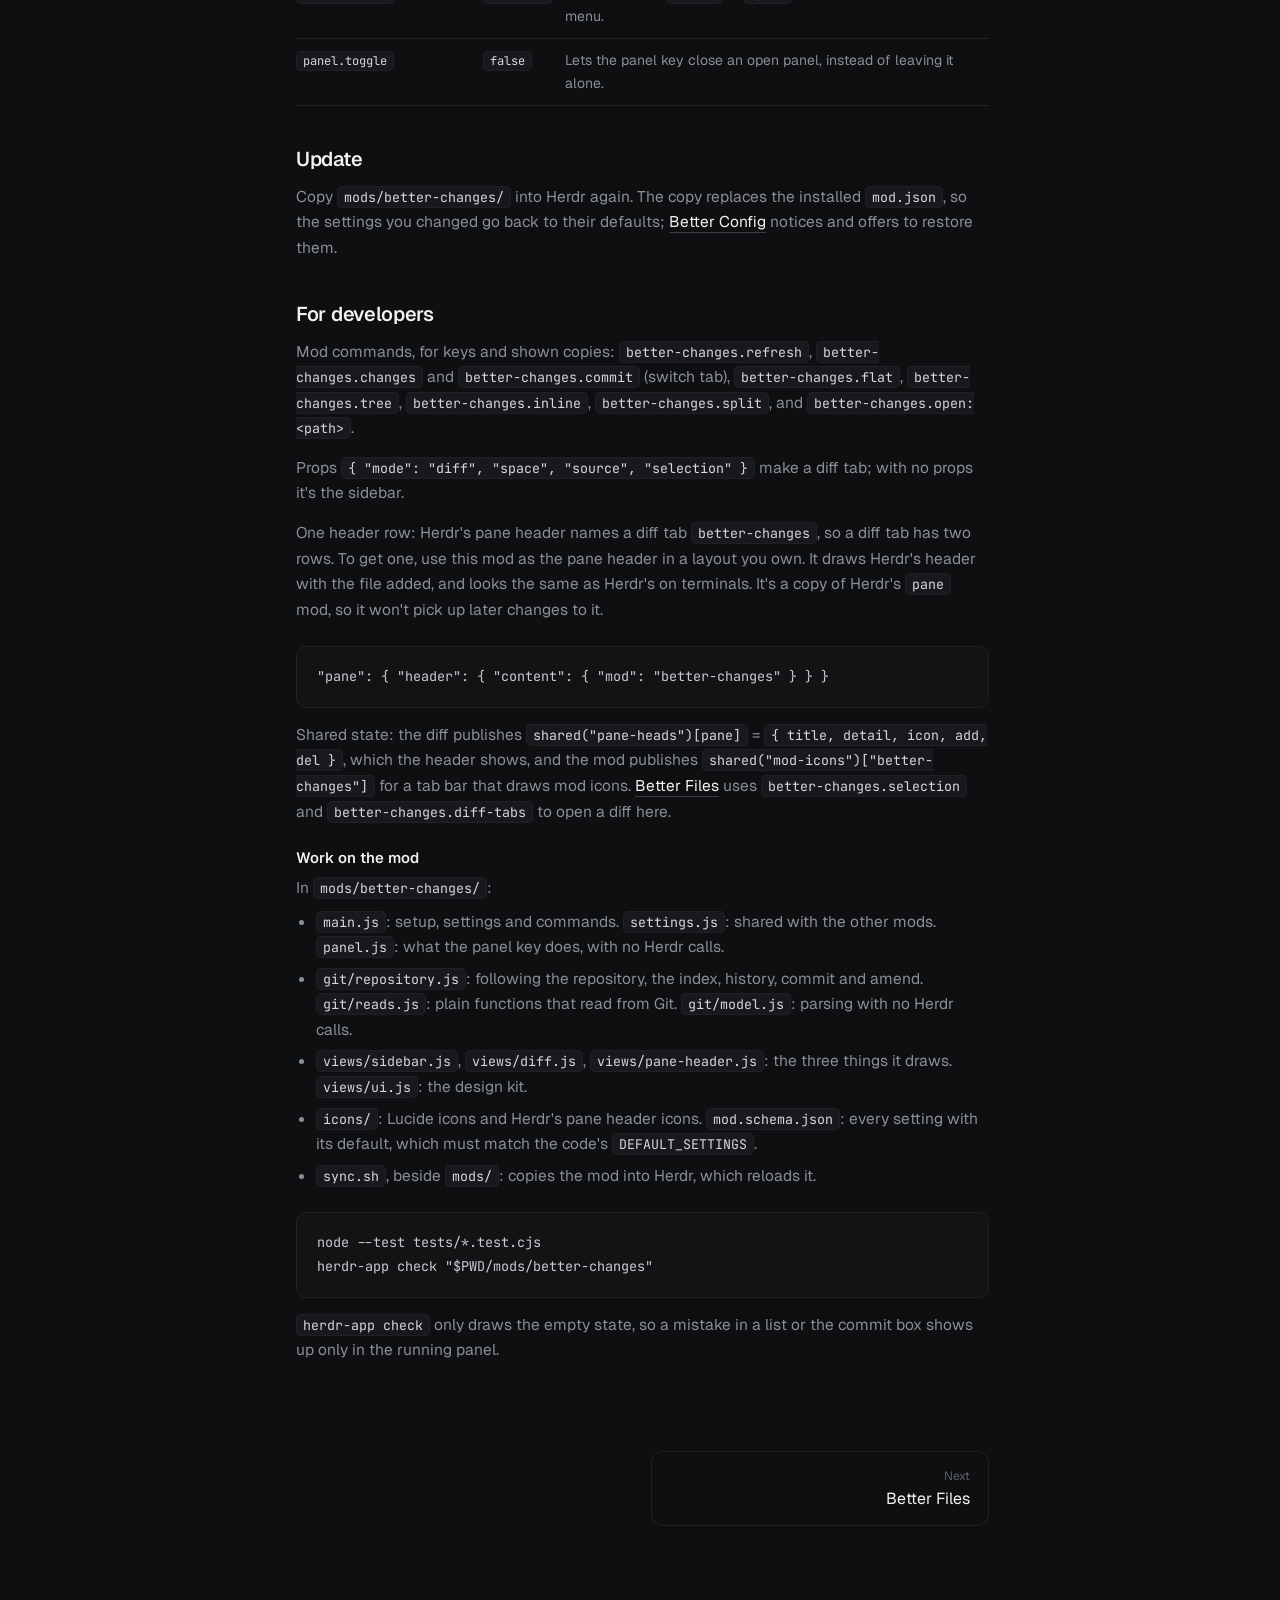
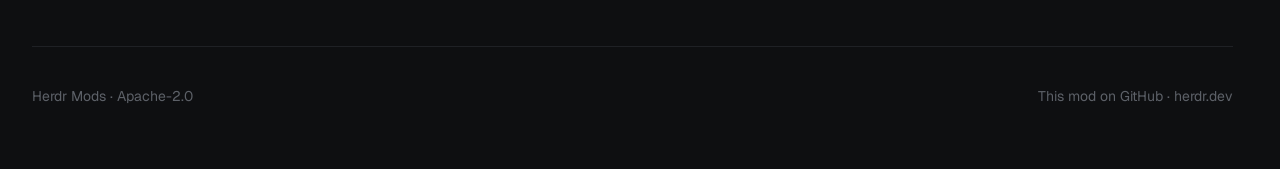
==== commit 84949bf5: "Merge origin/main into feat/markdown-preview Main moved picture copies to the hidden mods/better-fil" ====
--- a/docs/docs/better-changes.html
+++ b/docs/docs/better-changes.html
@@ -34,6 +34,7 @@
         <a href="better-tabs.html">Better Tabs</a>
         <a href="better-config.html">Better Config</a>
         <a href="better-icons.html">Better Icons</a>
+        <a href="better-alerts.html">Better Alerts</a>
         <h4>Branch panels</h4>
         <a href="branch-pr.html">Branch PR</a>
         <a href="branch-issue.html">Branch Issue</a>
